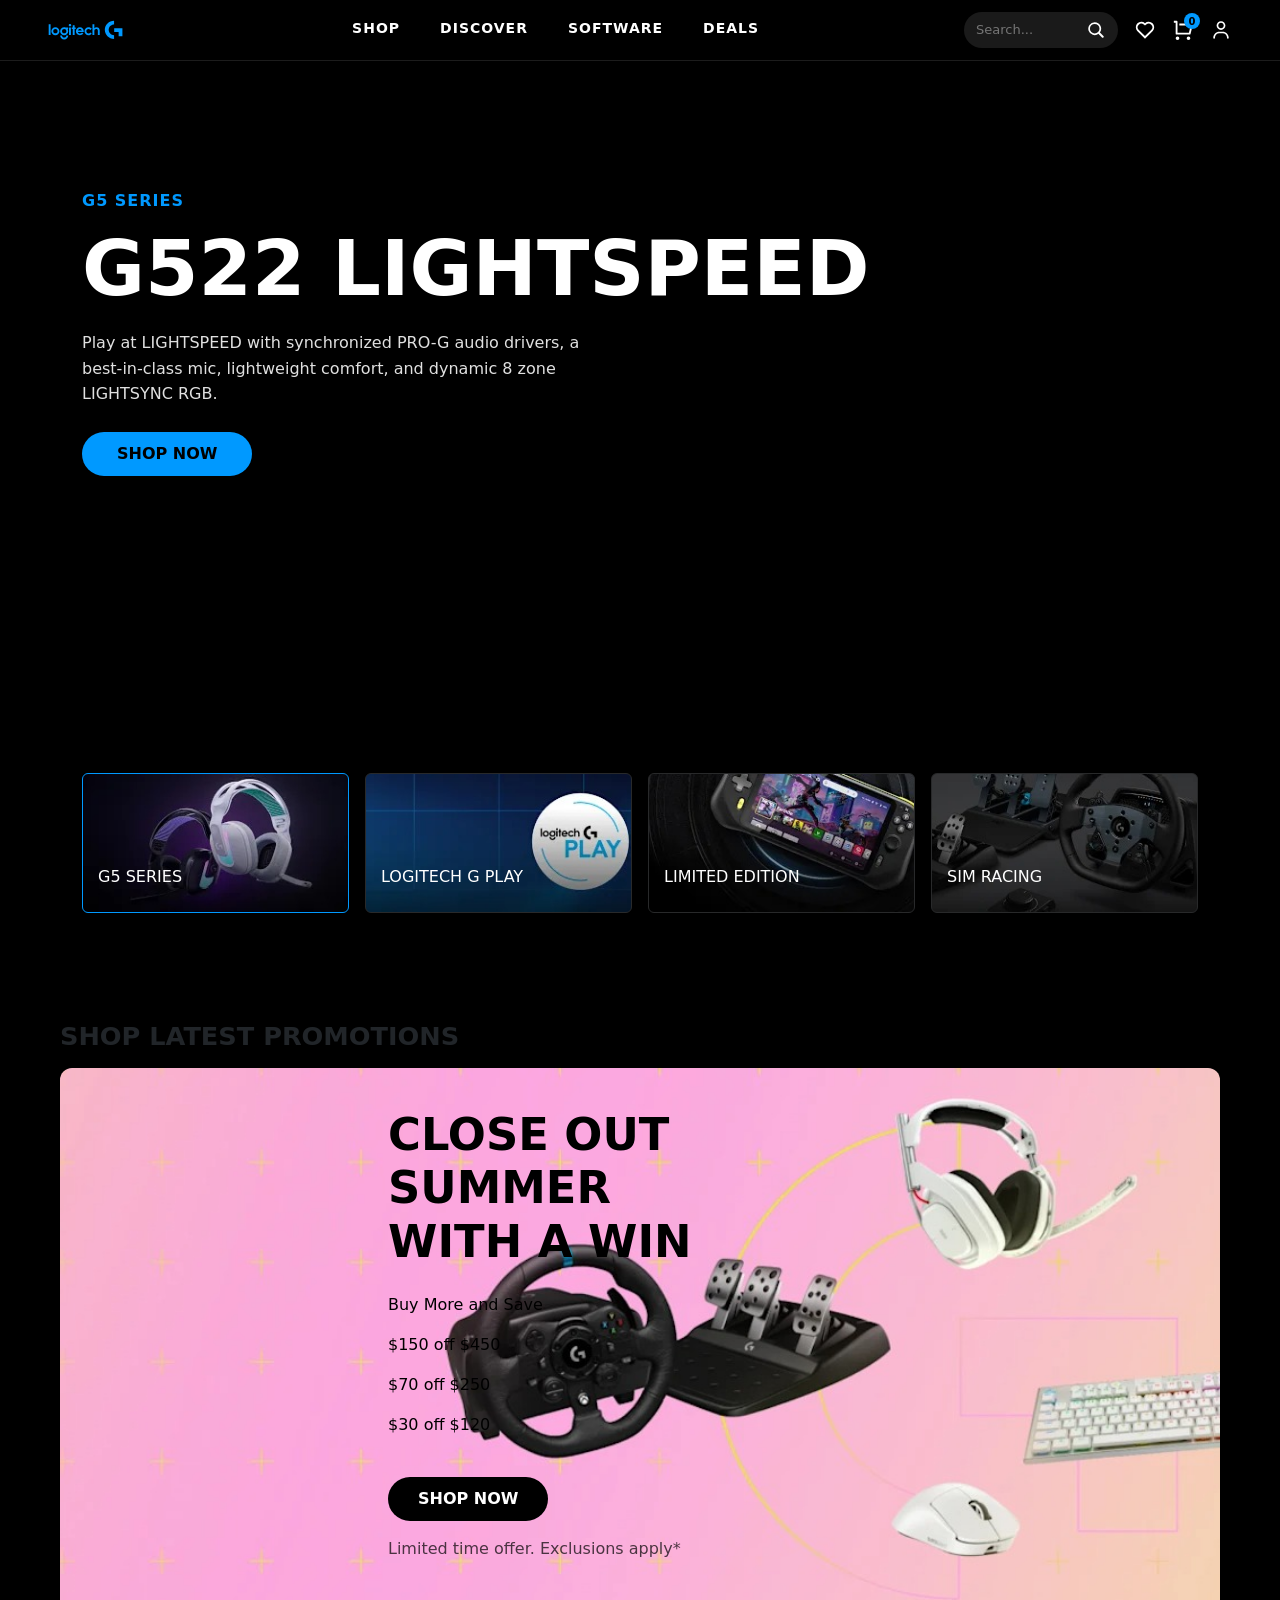
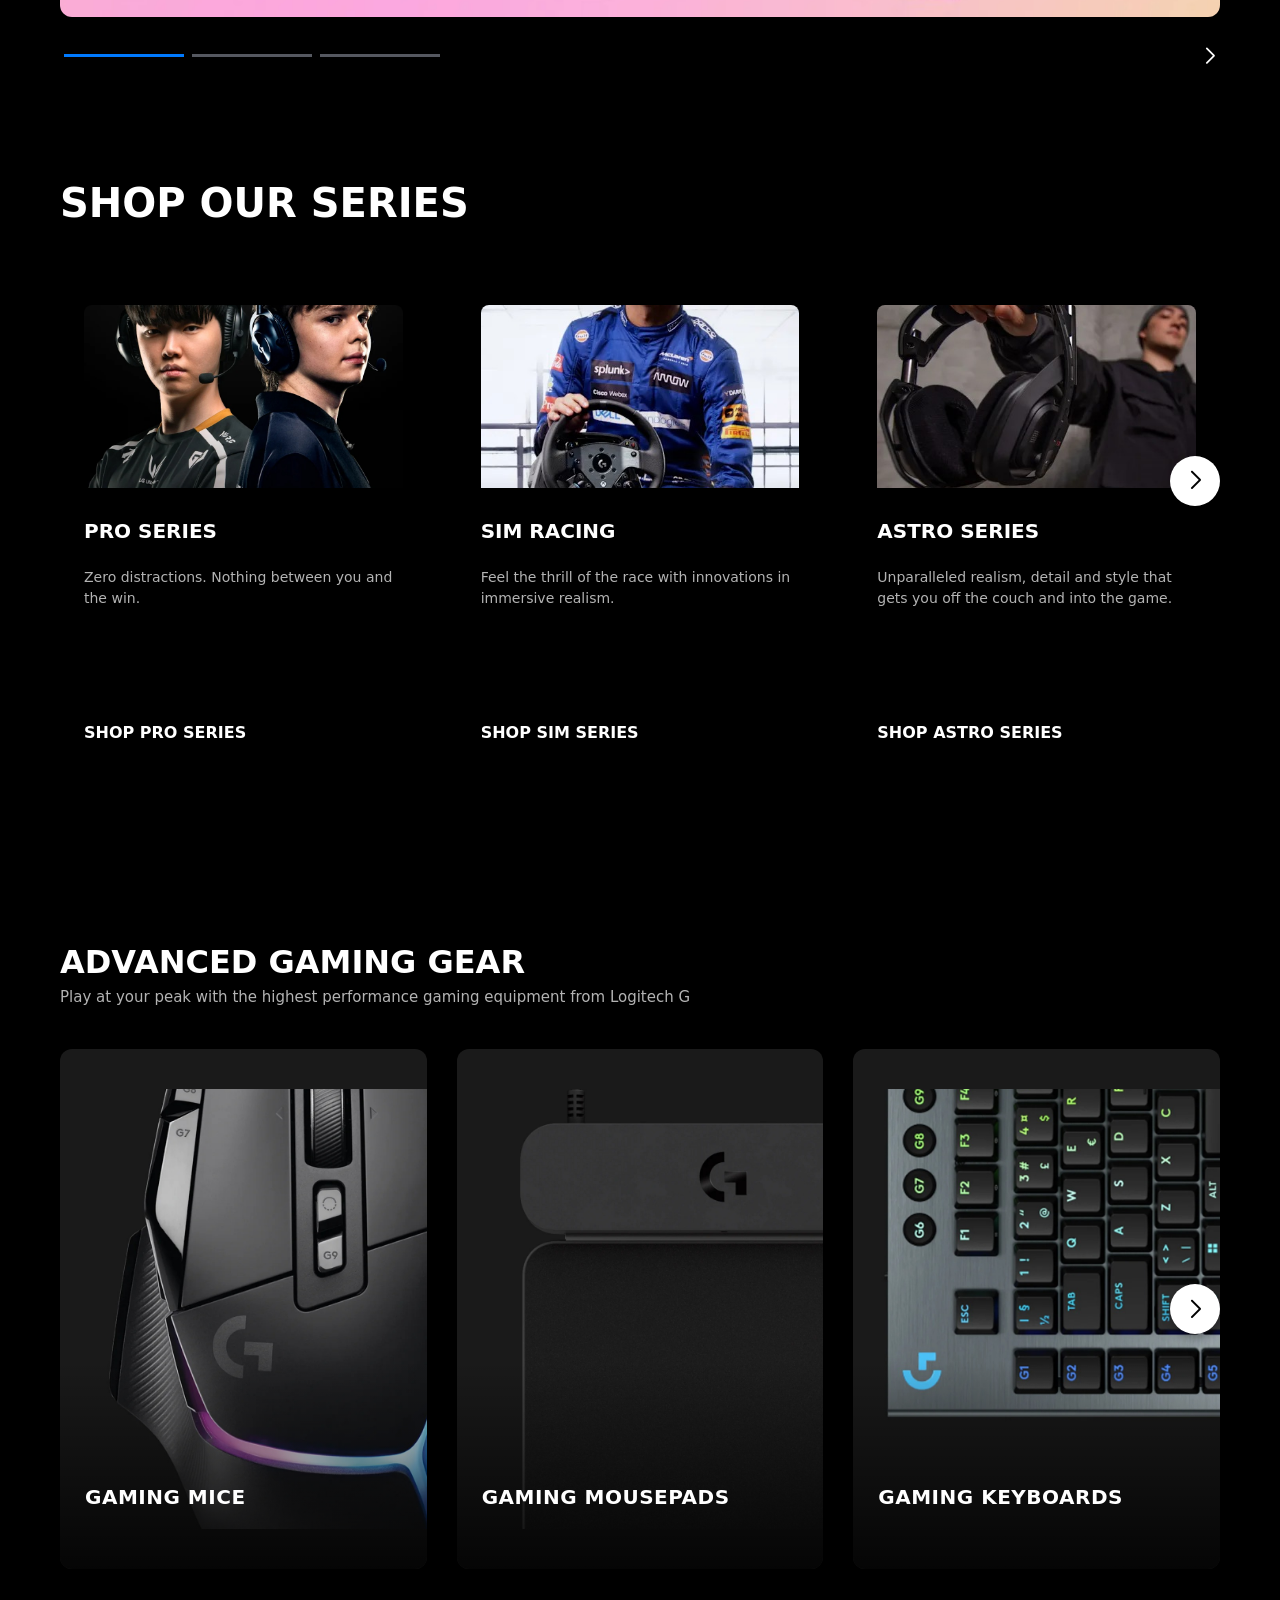
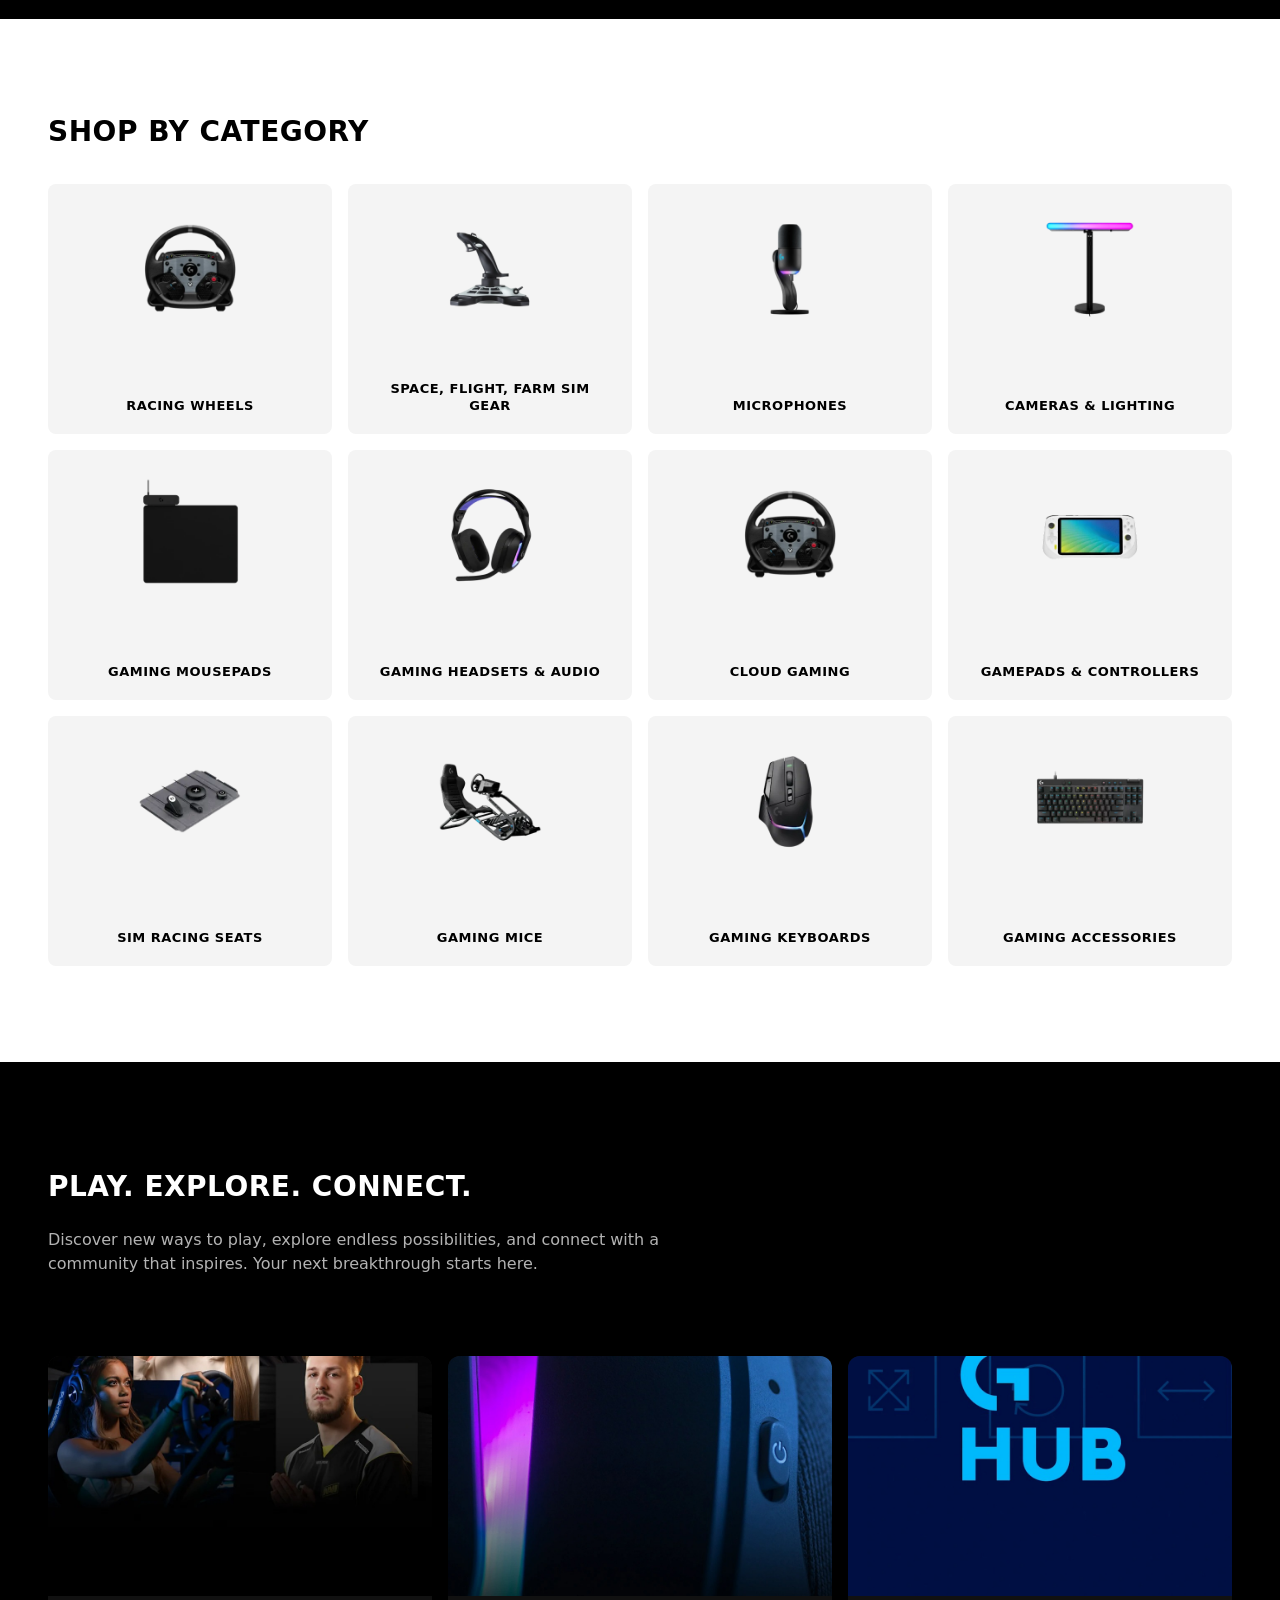
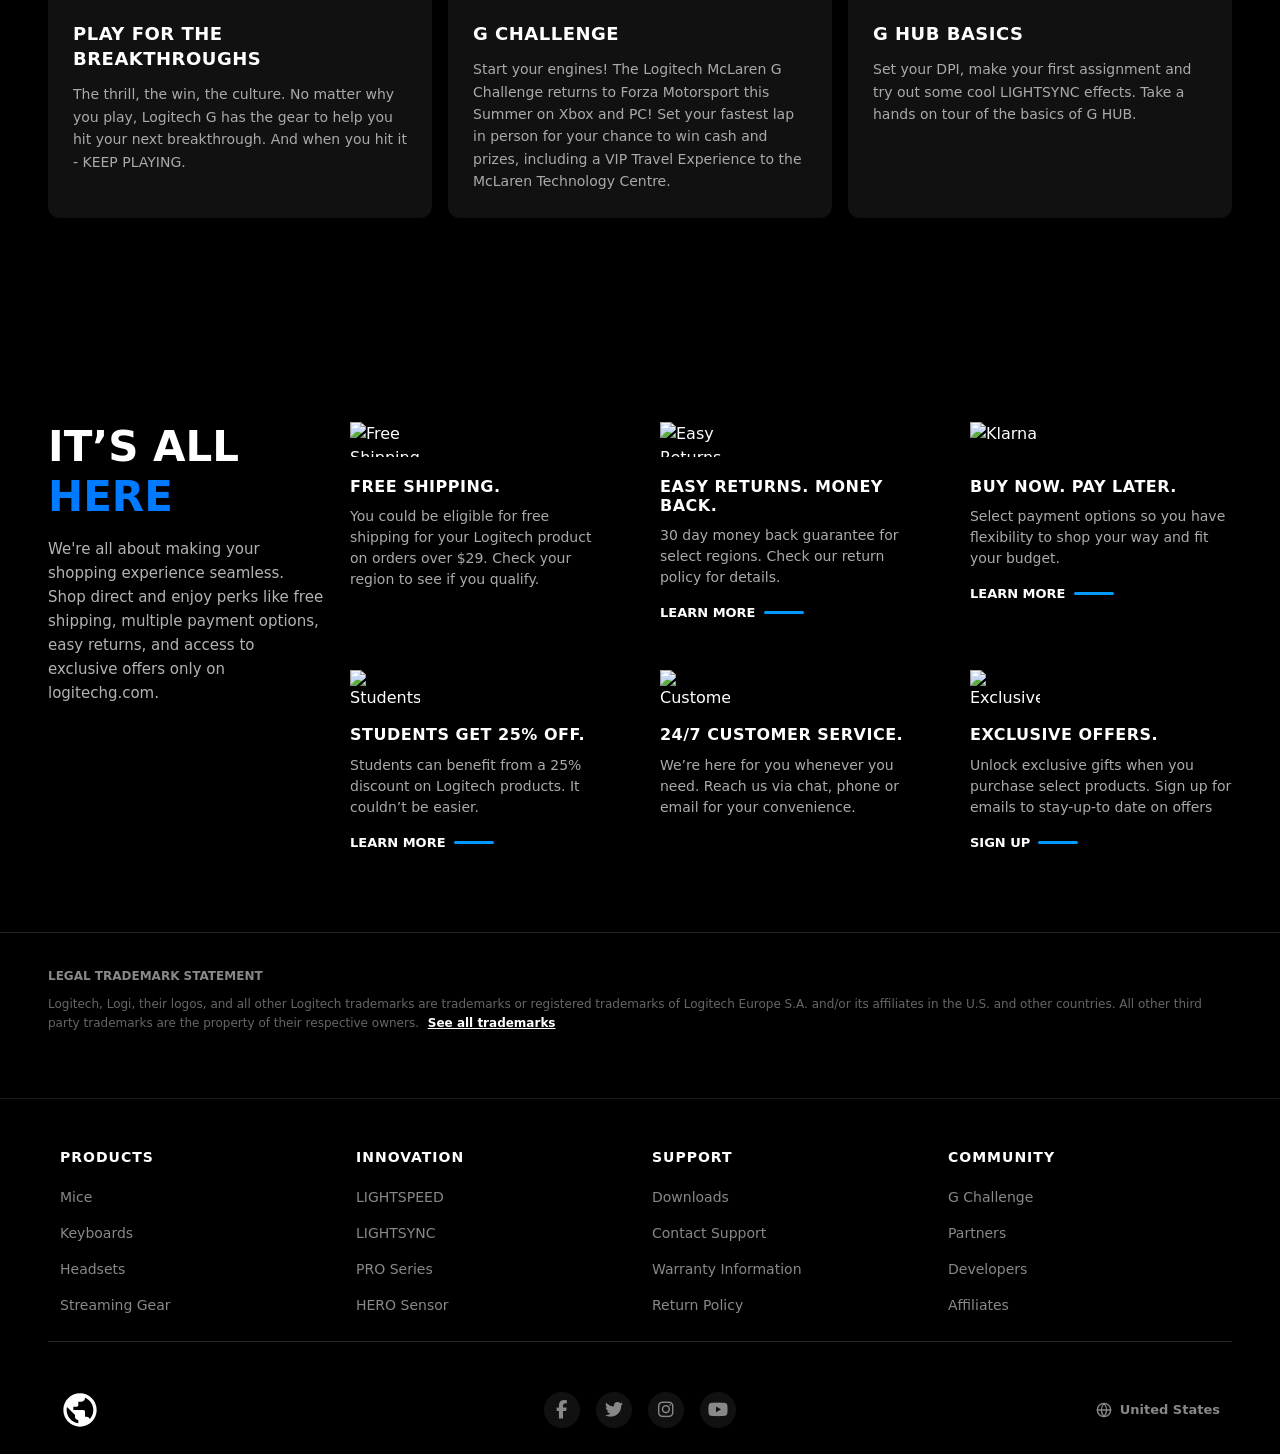
==== index.html @ fcfc897d "Update: Fix cart UI and layout" ====
<!DOCTYPE html>
<html lang="en">
  <head>
    <meta charset="UTF-8" />
    <link rel="preconnect" href="https://fonts.googleapis.com" />
    <link rel="preconnect" href="https://fonts.gstatic.com" crossorigin />
    <link
      href="https://fonts.googleapis.com/css2?family=Cairo:wght@200..1000&family=Glory:ital,wght@0,100..800;1,100..800&family=Inter:ital,opsz,wght@0,14..32,100..900;1,14..32,100..900&display=swap"
      rel="stylesheet"
    />

    <link
      rel="stylesheet"
      href="https://cdn.jsdelivr.net/npm/swiper@11/swiper-bundle.min.css"
    />

    <link
      rel="stylesheet"
      href="./library/bootstrap-5.0.2-dist/css/bootstrap.min.css"
    />

    <link
      href="https://cdn.jsdelivr.net/npm/bootstrap@5.0.2/dist/css/bootstrap.min.css"
      rel="stylesheet"
      integrity="sha384-EVSTQN3/azprG1Anm3QDgpJLIm9Nao0Yz1ztcQTwFspd3yD65VohhpuuCOmLASjC"
      crossorigin="anonymous"
    />

    <link
      rel="stylesheet"
      href="https://cdnjs.cloudflare.com/ajax/libs/font-awesome/6.7.2/css/all.min.css"
      integrity="sha512-Evv84Mr4kqVGRNSgIGL/F/aIDqQb7xQ2vcrdIwxfjThSH8CSR7PBEakCr51Ck+w+/U6swU2Im1vVX0SVk9ABhg=="
      crossorigin="anonymous"
      referrerpolicy="no-referrer"
    />

    <meta name="viewport" content="width=device-width, initial-scale=1.0" />
    <link
      rel="stylesheet"
      href="https://cdnjs.cloudflare.com/ajax/libs/font-awesome/6.7.2/css/all.min.css"
      integrity="sha512-Evv84Mr4kqVGRNSgIGL/F/aIDqQb7xQ2vcrdIwxfjThSH8CSR7PBEakCr51Ck+w+/U6swU2Im1vVX0SVk9ABhg=="
      crossorigin="anonymous"
      referrerpolicy="no-referrer"
    />
    <link rel="stylesheet" href="https://unpkg.com/aos@next/dist/aos.css" />
    <link rel="stylesheet" href="./css/main.css" />

    <title>logitech</title>
  </head>

  <body>
<nav class="navbar navbar-expand-lg navbar-dark bg-black px-3 px-md-5 sticky-top">
  <div class="container-fluid p-0 d-flex align-items-center justify-content-between">
    
    <a class="navbar-brand me-2 me-lg-4 d-flex align-items-center" href="indx.html">
      <svg width="3.76em" height="1.2em" viewBox="0 0 109 29" class="text-[31px] text-blue" style="color: rgb(0, 153, 255) !important;">
        <defs>
          <path id="logi-unique-id" fill="#fff" d="M1 1h112v28H1z"></path>
        </defs>
        <g fill="none">
          <g clip-path="url(#logi-unique-id)">
            <path fill="currentColor" d="M23.47 19.367c-1.772 0-3.142-1.357-3.142-3.194 0-1.757 1.37-3.114 3.141-3.114 1.772 0 3.141 1.357 3.141 3.114.08 1.837-1.369 3.194-3.14 3.194Zm5.798-6.388v-2.156h-3.866c-.644-.24-1.288-.32-1.933-.32-3.302 0-5.879 2.476-5.879 5.75s2.577 5.75 5.88 5.75c3.301 0 5.878-2.476 5.878-5.75 0-1.118-.322-2.156-.886-2.955l.806-.32Zm-18.523 6.388c-1.772 0-3.141-1.357-3.141-3.194 0-1.757 1.369-3.114 3.14-3.114 1.773 0 3.142 1.357 3.142 3.114 0 1.837-1.37 3.194-3.141 3.194Zm0-8.864c-3.302 0-5.88 2.476-5.88 5.75s2.578 5.75 5.88 5.75 5.879-2.476 5.879-5.75-2.577-5.75-5.88-5.75ZM1 21.683h2.738V6.271H1v15.412Zm29.476 0h2.738v-10.86h-2.738v10.86Zm-7.007 3.833c-1.771 0-3.14-1.357-3.14-3.114H17.59c0 3.274 2.577 5.75 5.88 5.75 3.301 0 5.878-2.476 5.878-5.75H26.61c0 1.836-1.369 3.114-3.14 3.114Zm19.812-10.381c.403-1.438 1.45-2.236 2.9-2.236 1.449 0 2.496.798 2.818 2.236h-5.718Zm2.98-4.632c-3.302 0-5.799 2.476-5.799 5.83 0 3.274 2.255 5.67 5.799 5.67 1.933 0 3.704-.72 4.993-2.077l-1.852-1.836c-.886.878-1.853 1.437-3.06 1.437-1.53 0-2.658-.879-2.98-2.236h8.536v-.639c0-3.673-2.335-6.149-5.637-6.149Zm24.24 0c-1.368 0-2.496.48-3.301 1.358V6.19h-2.738v15.492H67.2v-5.91c0-1.596.966-2.635 2.658-2.635 1.53 0 2.416.959 2.416 2.636v5.91h2.738v-6.39c0-3.034-1.933-4.791-4.51-4.791Zm-11.838 2.635c1.128 0 2.094.56 2.819 1.438l1.933-1.837c-1.047-1.357-2.738-2.156-4.671-2.156-3.302 0-5.88 2.476-5.88 5.75s2.578 5.75 5.88 5.75c1.933 0 3.624-.88 4.67-2.157l-1.932-1.916c-.725.798-1.691 1.437-2.819 1.437-1.772 0-3.06-1.357-3.06-3.114-.08-1.837 1.288-3.195 3.06-3.195ZM38.61 7.468h-2.738v3.355h-1.45v2.395h1.45v8.465h2.738v-8.465h1.53v-2.395h-1.53V7.467Zm-6.765-1.517c-.966 0-1.772.799-1.772 1.837 0 .958.806 1.757 1.772 1.757 1.047 0 1.852-.799 1.852-1.757 0-1.038-.805-1.837-1.852-1.837ZM95.79 1v5.51c-4.349 0-7.812 3.434-7.812 7.746 0 4.233 3.463 7.747 7.812 7.747v5.51c-7.41 0-13.45-5.91-13.45-13.257C82.34 6.91 88.38 1 95.79 1Zm.161 10.86v5.43h6.443v6.39h5.476V11.86H95.951Z" />
          </g>
        </g>
      </svg>
    </a>

    <button class="navbar-toggler border-0 order-lg-2" type="button" data-bs-toggle="collapse" data-bs-target="#logitechNavbar" aria-controls="logitechNavbar" aria-expanded="false" aria-label="Toggle navigation">
      <span class="navbar-toggler-icon"></span>
    </button>

    <div class="collapse navbar-collapse justify-content-between order-lg-1" id="logitechNavbar">
      
      <ul class="navbar-nav mb-2 mb-lg-0 gap-lg-4 mx-auto ps-2 ps-lg-0">
        <li class="nav-item"><a class="nav-link text-white fw-bold" href="shop.html">SHOP</a></li>
        <li class="nav-item"><a class="nav-link text-white fw-bold" href="">DISCOVER</a></li>
        <li class="nav-item"><a class="nav-link text-white fw-bold" href="">SOFTWARE</a></li>
        <li class="nav-item"><a class="nav-link text-white fw-bold" href="">DEALS</a></li>
      </ul>

      <div class="myimg d-flex align-items-center gap-3 mt-3 mt-lg-0 ps-2 ps-lg-0">
        
        <div class="serch d-flex align-items-center">
          <input type="search" placeholder="Search..." />
          <svg xmlns="http://www.w3.org/2000/svg" width="20" height="20" viewBox="0 0 24 24" class="text-white">
            <path fill="currentColor" fill-rule="evenodd" d="M10.44 2.75a7.69 7.69 0 1 0 4.615 13.842c.058.17.154.329.29.464l3.84 3.84a1.21 1.21 0 0 0 1.71-1.712l-3.84-3.84a1.2 1.2 0 0 0-.463-.289A7.69 7.69 0 0 0 10.44 2.75m-5.75 7.69a5.75 5.75 0 1 1 11.5 0a5.75 5.75 0 0 1-11.5 0" clip-rule="evenodd"/>
          </svg>
        </div>

        <svg xmlns="http://www.w3.org/2000/svg" width="22" height="22" viewBox="0 0 24 24" class="text-white">
          <path fill="currentColor" d="M12.001 4.529a6 6 0 0 1 8.242.228a6 6 0 0 1 .236 8.236l-8.48 8.492l-8.478-8.492a6 6 0 0 1 8.48-8.464m6.826 1.641a4 4 0 0 0-5.49-.153l-1.335 1.198l-1.336-1.197a4 4 0 0 0-5.686 5.605L12 18.654l7.02-7.03a4 4 0 0 0-.193-5.454"/>
        </svg>

        <div class="position-relative d-inline-block">
          <a href="mycart.html" class="d-flex align-items-center">
            <svg xmlns="http://www.w3.org/2000/svg" width="22" height="22" viewBox="0 0 24 24" class="text-white">
              <path fill="currentColor" d="M4.005 16V4h-2V2h3a1 1 0 0 1 1 1v12h12.438l2-8H8.005V5h13.72a1 1 0 0 1 .97 1.243l-2.5 10a1 1 0 0 1-.97.757H5.004a1 1 0 0 1-1-1m2 7a2 2 0 1 1 0-4a2 2 0 0 1 0 4m12 0a2 2 0 1 1 0-4a2 2 0 0 1 0 4"/>
            </svg>
          </a>
          <div class="num"></div>
        </div>

        <svg xmlns="http://www.w3.org/2000/svg" width="22" height="22" viewBox="0 0 640 640" class="text-white">
          <path fill="currentColor" d="M240 192C240 147.8 275.8 112 320 112C364.2 112 400 147.8 400 192C400 236.2 364.2 272 320 272C275.8 272 240 236.2 240 192zM448 192C448 121.3 390.7 64 320 64C249.3 64 192 121.3 192 192C192 262.7 249.3 320 320 320C390.7 320 448 262.7 448 192zM144 544C144 473.3 201.3 416 272 416L368 416C438.7 416 496 473.3 496 544L496 552C496 565.3 506.7 576 520 576C533.3 576 544 565.3 544 552L544 544C544 446.8 465.2 368 368 368L272 368C174.8 368 96 446.8 96 544L96 552C96 565.3 106.7 576 120 576C133.3 576 144 565.3 144 552L144 544z"/>
        </svg>
      </div>

    </div>
  </div>
</nav>

<section class="herosec position-relative overflow-hidden d-flex flex-column justify-content-between">
  
  <div class="myvideo w-100 h-100 position-absolute top-0 start-0">
    <video autoplay loop muted playsinline class="object-cover w-100 h-100">
      <source type="video/mp4" src="/img2/logitech.mp4" />
    </video>
    <div class="position-absolute top-0 start-0 w-100 h-100" style="background: rgba(0, 0, 0, 0.3);"></div>
  </div>

  <div class="container position-relative z-index-content d-flex flex-column justify-content-between pt-5 pb-5 h-100 flex-grow-1">
    
    <div class="G5">
      <span>G5 SERIES</span>
      <h1>G522 LIGHTSPEED</h1>
      <p>
        Play at LIGHTSPEED with synchronized PRO-G audio drivers, a
        best-in-class mic, lightweight comfort, and dynamic 8 zone LIGHTSYNC RGB.
      </p>
      <button class="btn">SHOP NOW</button>
    </div>

    <div class="row g-3 myrow-5 mt-4">
      <div class="col-12 col-sm-6 col-lg-3">
        <a href="">
          <div class="img1">
            <p class="m-0 pb-2">G5 SERIES</p>
          </div>
        </a>
      </div>
      <div class="col-12 col-sm-6 col-lg-3">
        <a href="">
          <div class="img2">
            <p class="m-0 pb-2">LOGITECH G PLAY</p>
          </div>
        </a>
      </div>
      <div class="col-12 col-sm-6 col-lg-3">
        <a href="">
          <div class="img3">
            <p class="m-0 pb-2">LIMITED EDITION</p>
          </div>
        </a>
      </div>
      <div class="col-12 col-sm-6 col-lg-3">
        <a href="">
          <div class="img4">
            <p class="m-0 pb-2">SIM RACING</p>
          </div>
        </a>
      </div>
    </div>

  </div>
</section>
    <!-- ------------------------------------- -->
     <!-- <img src="" alt=""> -->
<section class="sec-2">
  <div class="container-fluid p-0">
    
    <div class="shop-NOW mb-3">
      <h3>SHOP LATEST PROMOTIONS</h3>
      <p class="m-0"></p> </div>

    <div class="swiper mySwiper swiper1">
      <div class="parallax-bg" data-swiper-parallax="-23%"></div>
      
      <div class="swiper-wrapper">
        
        <div class="swiper-slide imgs1">
          <div class="text container px-3 px-md-5" data-swiper-parallax="-100">
            <h2 class="slide-title-custom">CLOSE OUT SUMMER WITH A WIN</h2>
            <div class="slide-p-group py-2 py-md-3">
              <p>Buy More and Save</p>
              <p>$150 off $450</p>
              <p>$70 off $250</p>
              <p>$30 off $120</p>
            </div>
            <button class="btn btn-primary my-2"><a href="Deals.html">SHOP NOW</a></button>
            <p class="small-text mt-2">Limited time offer. Exclusions apply*</p>
          </div>
        </div>

        <div class="swiper-slide imgs2">
          <div class="text2 container px-3 px-md-5" data-swiper-parallax="-100">
            <p class="sub-title text-uppercase">UP TO 25% OFF</p>
            <h2>STUDENT DISCOUNT</h2>
            <p class="py-2 py-md-3 desc-text">
              Get 25% off just for being a student! No matter your goal—acing
              exams, achieving leaderboard glory, or building
              connections—Logitech G ensures you’re always equipped for the win.
            </p>
            <button class="btn btn-primary"><a href="faq.html">VERIFY STUDENT STATUS</a></button>
          </div>
        </div>

        <div class="swiper-slide imgs3">
          <div class="text container px-3 px-md-5" data-swiper-parallax="-100">
            <p class="sub-title text-uppercase">UP TO 30% OFF</p>
            <h2>CHOOSE YOUR STYLE OF RACING</h2>
            <p class="py-2 py-md-3 desc-text">
              Save up to 30% on select items when you customize your ideal SIM
              racing setup with our easy-to-use configurator.
            </p>
            <button class="btn btn-primary">BUILD YOUR SETUP</button>
          </div>
        </div>

      </div>

      <div class="LF-container d-flex align-items-center justify-content-between mt-4">
        <div class="pagination w-100 me-3"></div>
        <div class="buttons-wrapper">
          <div onclick="prev()" class="swiper-button-prev prev2"></div>
          <div onclick="next()" class="swiper-button-next next2"></div>
        </div>
      </div>

    </div>
  </div>
</section>
    <!-- ------------------------------------------ -->
<section class="pt-5 pb-5 px-3 px-md-5 sec-3">
  <div class="container-fluid position-relative">
    
    <h2>SHOP OUR SERIES</h2>
    
    <div class="swiper-container-wrapper position-relative">
      <div class="swiper mySwipers">
        <div class="swiper-wrapper slids"></div>
      </div>
      
<div class="clr1 next-series" role="button" aria-label="Next slide"></div>
<div class="clr prev-series" role="button" aria-label="Previous slide"></div>
    </div>

  </div>
</section>
    <!-- --------------------------------------------------- -->
<section class="sec-4 px-3 px-md-5">
  <div class="container-fluid position-relative">
    
    <h5>ADVANCED GAMING GEAR</h5>
    <p class="pb-4">
      Play at your peak with the highest performance gaming equipment from Logitech G
    </p>

    <div class="swiper-container-wrapper position-relative">
      
      <div class="swiper my-Swipers">
        <div class="swiper-wrapper my-slids">
          </div>
      </div>
      
      <div class="clr1 next-gear" role="button" aria-label="Next slide"></div>
      <div class="clr prev-gear" role="button" aria-label="Previous slide"></div>
      
    </div>

  </div>
</section>
    <!-- ------------------------------------- -->
    <section class="sec-5 py-5">
      <div class="px-5">
        <h3 class="pt-5">SHOP BY CATEGORY</h3>
        <div class="row mycards3 g-3 pt-3 pb-5"></div>
      </div>
    </section>
    <!-- ----------------------------------------- -->

    <section class="sec-6">
      <div class="px-5">
        <h3 class="pt-5">PLAY. EXPLORE. CONNECT.</h3>
        <p class="pt-3 pb-5">
          Discover new ways to play, explore endless possibilities, and connect
          with a community that inspires. Your next breakthrough starts here.
        </p>
        <div class="row mycards4 g-3 pt-3 pb-5"></div>
      </div>
    </section>

    <!-- ----------------------------------------------- -->

<section class="sec-7 py-5">
  <div class="container-fluid px-3 px-md-5">
    <div class="row pt-5 g-4">
      
      <div class="col-lg-3">
        <h2 class="section-title">IT’S ALL <span>HERE</span></h2>
        <p class="section-desc">
          We're all about making your shopping experience seamless. Shop direct and enjoy perks like free shipping, multiple payment options, easy returns, and access to exclusive offers only on logitechg.com.
        </p>
      </div>
      
      <div class="col-lg-9">
        <div class="row g-4 g-md-5">
          
          <div class="col-12 col-md-6 col-lg-4">
            <div class="my-cards6">
              <img src="https://resource.logitechg.com/h_35,c_fill,q_auto,f_auto,dpr_2.0/d_transparent.gif/content/dam/gaming/en/shop/free-shipping.png" alt="Free Shipping" />
              <h5>FREE SHIPPING.</h5>
              <p>You could be eligible for free shipping for your Logitech product on orders over $29. Check your region to see if you qualify.</p>
            </div>
          </div>
          
          <div class="col-12 col-md-6 col-lg-4">
            <div class="my-cards6">
              <img src="https://resource.logitechg.com/h_35,c_fill,q_auto,f_auto,dpr_1.0/d_transparent.gif/content/dam/gaming/en/shop/easy-returns-money-back.png" alt="Easy Returns" />
              <h5>EASY RETURNS. MONEY BACK.</h5>
              <p>30 day money back guarantee for select regions. Check our return policy for details.</p>
              <a href="">
                <span>LEARN MORE</span>
                <div class="bord"></div>
              </a>
            </div>
          </div>
          
          <div class="col-12 col-md-6 col-lg-4">
            <div class="my-cards6">
              <img src="https://resource.logitechg.com/h_35,c_fill,q_auto,f_auto,dpr_1.0/d_transparent.gif/content/dam/gaming/en/shop/klarna.png" alt="Klarna" />
              <h5>BUY NOW. PAY LATER.</h5>
              <p>Select payment options so you have flexibility to shop your way and fit your budget.</p>
              <a href="">
                <span>LEARN MORE</span>
                <div class="bord"></div>
              </a>
            </div>
          </div>
          
          <div class="col-12 col-md-6 col-lg-4">
            <div class="my-cards6">
              <img src="https://resource.logitechg.com/h_35,c_fill,q_auto,f_auto,dpr_1.0/d_transparent.gif/content/dam/gaming/en/homepage/2025/sheerid.png" alt="Students Discount" />
              <h5>STUDENTS GET 25% OFF.</h5>
              <p>Students can benefit from a 25% discount on Logitech products. It couldn’t be easier.</p>
              <a href="">
                <span>LEARN MORE</span>
                <div class="bord"></div>
              </a>
            </div>
          </div>
          
          <div class="col-12 col-md-6 col-lg-4">
            <div class="my-cards6">
              <img src="https://resource.logitechg.com/h_35,c_fill,q_auto,f_auto,dpr_1.0/d_transparent.gif/content/dam/gaming/en/shop/customer-service.png" alt="Customer Service" />
              <h5>24/7 CUSTOMER SERVICE.</h5>
              <p>We’re here for you whenever you need. Reach us via chat, phone or email for your convenience.</p>
            </div>
          </div>
          
          <div class="col-12 col-md-6 col-lg-4">
            <div class="my-cards6">
              <img src="https://resource.logitechg.com/h_35,c_fill,q_auto,f_auto,dpr_1.0/d_transparent.gif/content/dam/gaming/en/shop/exclusive-offers.png" alt="Exclusive Offers" />
              <h5>EXCLUSIVE OFFERS.</h5>
              <p>Unlock exclusive gifts when you purchase select products. Sign up for emails to stay-up-to date on offers</p>
              <a href="">
                <span>SIGN UP</span>
                <div class="bord"></div>
              </a>
            </div>
          </div>

        </div>
      </div>
      
    </div>
  </div>

  <div class="see-All container-fluid px-3 px-md-5">
    <span>Legal Trademark Statement</span>
    <p>
      Logitech, Logi, their logos, and all other Logitech trademarks are trademarks or registered trademarks of Logitech Europe S.A. and/or its affiliates in the U.S. and other countries. All other third party trademarks are the property of their respective owners.
      <a href="">See all trademarks</a>
    </p>
  </div>
</section>

    <!-- ----------------------------- -->

    <footer class="pt-5 pb-4 px-3 px-md-5">
  <div class="container-fluid">
    
    <div class="row g-4 pb-5">
      
      <div class="col-6 col-md-3">
        <ul>
          <li><p>PRODUCTS</p></li>
          <li><a href="">Mice</a></li>
          <li><a href="">Keyboards</a></li>
          <li><a href="">Headsets</a></li>
          <li><a href="">Streaming Gear</a></li>
        </ul>
      </div>
      
      <div class="col-6 col-md-3">
        <ul>
          <li><p>INNOVATION</p></li>
          <li><a href="">LIGHTSPEED</a></li>
          <li><a href="">LIGHTSYNC</a></li>
          <li><a href="">PRO Series</a></li>
          <li><a href="">HERO Sensor</a></li>
        </ul>
      </div>
      
      <div class="col-6 col-md-3">
        <ul>
          <li><p>SUPPORT</p></li>
          <li><a href="">Downloads</a></li>
          <li><a href="">Contact Support</a></li>
          <li><a href="">Warranty Information</a></li>
          <li><a href="">Return Policy</a></li>
        </ul>
      </div>
      
      <div class="col-6 col-md-3">
        <ul>
          <li><p>COMMUNITY</p></li>
          <li><a href="">G Challenge</a></li>
          <li><a href="">Partners</a></li>
          <li><a href="">Developers</a></li>
          <li><a href="">Affiliates</a></li>
        </ul>
      </div>

    </div>

    <div class="row pt-4 myrow-1 align-items-center g-4">
      
      <div class="col-12 col-md-4 text-center text-md-start">
        <svg class="logo-2" viewBox="0 0 24 24" fill="currentColor" xmlns="http://www.w3.org/2000/svg">
          <path d="M12 2C6.48 2 2 6.48 2 12s4.48 10 10 10 10-4.48 10-10S17.52 2 12 2zm-1 17.93c-3.95-.49-7-3.85-7-7.93 0-.62.08-1.21.21-1.79L9 15v1c0 1.1.9 2 2 2v1.93zm6.9-2.53c-.26-.81-1-1.4-1.9-1.4h-1v-3c0-.55-.45-1-1-1h-6v-2h2c.55 0 1-.45 1-1V7h2c1.1 0 2-.9 2-2v-.41c2.93 1.19 5 4.06 5 7.41 0 2.08-.8 3.97-2.1 5.4z"/>
        </svg>
      </div>

      <div class="col-12 col-md-4 d-flex justify-content-center gap-3 icons">
        <a href="" class="social-icon"><i class="fab fa-facebook-f"></i></a>
        <a href="" class="social-icon"><i class="fab fa-twitter"></i></a>
        <a href="" class="social-icon"><i class="fab fa-instagram"></i></a>
        <a href="" class="social-icon"><i class="fab fa-youtube"></i></a>
      </div>

      <div class="col-12 col-md-4 text-center text-md-end icon">
        <p class="US justify-content-center justify-content-md-end m-0">
          <svg width="16" height="16" viewBox="0 0 24 24" fill="none" stroke="currentColor" stroke-width="2" stroke-linecap="round" stroke-linejoin="round">
            <circle cx="12" cy="12" r="10"></circle>
            <line x1="2" y1="12" x2="22" y2="12"></line>
            <path d="M12 2a15.3 15.3 0 0 1 4 10 15.3 15.3 0 0 1-4 10 15.3 15.3 0 0 1-4-10 15.3 15.3 0 0 1 4-10z"></path>
          </svg>
          <a href="" class="text-white text-decoration-none">United States</a>
        </p>
      </div>

    </div>

  </div>
</footer>


    <script src="https://cdn.jsdelivr.net/npm/swiper@11/swiper-bundle.min.js"></script>

    <!-- Initialize Swiper-2 -->
<script>
  // السلايدر الأول (.mySwipers) - أصبح يعمل بشكل أفقي دائم ومستقر
  var swiper1 = new Swiper(".mySwipers", {
    slidesPerView: 3,
    spaceBetween: 30,
    slidesPerGroup: 2,
    direction: "horizontal", // تم تثبيته أفقي لمنع مشاكل الارتفاع
    navigation: {
      nextEl: ".swiper-button-next",
      prevEl: ".swiper-button-prev",
    },
    // تم إضافة الـ Breakpoints لجعل السلايدر يعرض سلايد واحد على الموبايل ليكون متجاوباً
    breakpoints: {
      320: {
        slidesPerView: 1,
        slidesPerGroup: 1,
        spaceBetween: 10
      },
      768: {
        slidesPerView: 2,
        slidesPerGroup: 1,
        spaceBetween: 20
      },
      1024: {
        slidesPerView: 3,
        slidesPerGroup: 2,
        spaceBetween: 30
      }
    }
  });

  // السلايدر الثاني (.my-Swipers)
  var swiper2 = new Swiper(".my-Swipers", {
    slidesPerView: 3,
    spaceBetween: 30,
    direction: "horizontal", // تم تثبيته أفقي
    navigation: {
      nextEl: ".swiper-button-next",
      prevEl: ".swiper-button-prev",
    },
    breakpoints: {
      320: {
        slidesPerView: 1,
        spaceBetween: 10
      },
      768: {
        slidesPerView: 2,
        spaceBetween: 20
      },
      1024: {
        slidesPerView: 3,
        spaceBetween: 30
      }
    }
  });
</script>
    <script src="https://cdn.jsdelivr.net/npm/swiper@11/swiper-bundle.min.js"></script>


    <script src="https://cdn.jsdelivr.net/npm/swiper@11/swiper-bundle.min.js"></script>

    <script src="https://cdn.jsdelivr.net/npm/swiper@11/swiper-bundle.min.js"></script>
    <script src="https://cdn.jsdelivr.net/npm/swiper@11/swiper-bundle.min.js"></script>

    <script src="https://unpkg.com/aos@next/dist/aos.js"></script>

    <script src="https://cdn.jsdelivr.net/npm/js-cookie@3.0.5/dist/js.cookie.min.js"></script>

    <script src="https://cdn.jsdelivr.net/npm/swiper@11/swiper-bundle.min.js"></script>

    
    <script
      src="https://cdn.jsdelivr.net/npm/bootstrap@5.0.2/dist/js/bootstrap.bundle.min.js"
      integrity="sha384-MrcW6ZMFYlzcLA8Nl+NtUVF0sA7MsXsP1UyJoMp4YLEuNSfAP+JcXn/tWtIaxVXM"
      crossorigin="anonymous"
    ></script>
    <script src="./js/scrept.js"></script>
  </body>
</html>
---- css/main.css ----
* {
  padding: 0;
  margin: 0;
  box-sizing: border-box;

}


html{
  overflow-x: hidden;
}


/* تنسيقات الـ Navbar العامة والمتجاوبة */
.navbar {
  border-bottom: 1px solid #1c1c1c;
  background-color: #000000 !important;
}

.navbar-nav .nav-link {
  font-size: 14px;
  letter-spacing: 1px;
  padding: 10px 15px;
  transition: color 0.2s ease;
}

.navbar-nav .nav-item {
  border-bottom: solid 3px transparent;
}

.navbar-nav .nav-item:hover {
  border-bottom: solid 3px rgb(0, 153, 255);
}

.myimg svg {
  color: white !important;
  fill: white !important;
  cursor: pointer;
}

/* تنسيق البحث المرن */
.serch {
  border-radius: 20px;
  padding: 0 12px;
  background-color: rgba(255, 255, 255, 0.1);
  height: 36px;
}

.serch input {
  border: none;
  background-color: transparent;
  outline: none;
  color: white;
  width: 110px;
  font-size: 13px;
}

/* تثبيت دائرة إشعار السلة بشكل صحيح تماماً فوق الأيقونة */
nav .num {
  background-color: #0099ff;
  border-radius: 50%;
  height: 16px;
  width: 16px;
  display: flex;
  align-items: center;
  justify-content: center;
  position: absolute;
  right: -6px;
  top: -6px;
  color: black;
  pointer-events: none;
}

nav .num p {
  font-size: 10px;
  font-weight: bold;
  margin: 0;
}

/* تعديلات الميديا كويري لتصحيح وضع الموبايل والتابلت */
@media (max-width: 991.98px) {
  .navbar-collapse {
    background-color: #080808;
    padding: 20px;
    border-radius: 12px;
    margin-top: 15px;
    border: 1px solid #1f1f1f;
  }
  .navbar-nav {
    align-items: flex-start !important;
    gap: 10px;
  }
  .myimg {
    width: 100%;
    justify-content: space-between;
    border-top: 1px solid #222;
    padding-top: 15px;
    margin-top: 15px;
  }
  .serch {
    width: 45%;
  }
  .serch input {
    width: 100%;
  }
}
/* -------------------------- */


/* تنسيقات الـ Hero والـ Video الأساسية */
.herosec {
  min-height: 100vh;
  width: 100%;
  background-color: #000;
}

.z-index-content {
  z-index: 3;
}

/* تثبيت الفيديو كخلفية حقيقية متجاوبة بدون استخدام الأبعاد السالبة */
.myvideo {
  position: absolute;
  top: 0;
  left: 0;
  width: 100%;
  height: 100%;
  z-index: 1;
}

.myvideo video {
  object-fit: cover;
  width: 100%;
  height: 100%;
}

/* تنسيقات كتل النصوص وعناصر الـ G5 */
.G5 {
  color: white;
  padding-top: 80px;
  position: relative;
}

.G5 span {
  font-weight: 700;
  letter-spacing: 1px;
  display: block;
  margin-bottom: 10px;
  color: #0099ff;
}

.G5 h1 {
  font-size: clamp(2.5rem, 6vw, 80px); /* حجم خط ديناميكي يصغر في الموبايل ويكبر في الشاشات الكبيرة */
  font-weight: 900;
  margin-bottom: 15px;
}

.G5 p {
  font-size: 16px;
  width: 100%;
  max-width: 500px; /* بدلاً من الـ % الثابتة التي تسبب انضغاط النص في الموبايل */
  line-height: 1.6;
  color: #e0e0e0;
  margin-bottom: 25px;
}

.G5 button {
  color: black !important;
  font-weight: bold;
  border-radius: 35px;
  padding: 10px 35px;
  background-color: #0099ff !important;
  border: none;
  transition: .3s;
}

.G5 button:hover {
  background-color: #007acc !important;
  transform: scale(1.05);
}

/* الكروت الأربعة مع الحفاظ الكامل على خلفيات صورك الأصلية */
.row a {
  text-decoration: none;
  color: white;
}

.img1, .img2, .img3, .img4 {
  width: 100%;
  height: 140px;
  padding: 15px;
  display: flex;
  align-items: flex-end;
  background-position: center;
  background-size: cover;
  background-repeat: no-repeat;
  transition: transform 0.3s ease, border-color 0.3s ease;
  border-radius: 6px;
}

.img1 {
  background-image: image-set(url(/img2/logitech/imgi_44_logitechg-g522-lightspeed-hpb-thumbnail.jpg));
  border: solid 1px #0099ff;
}

.img2 {
  border: solid 1px #28292a;
  background-image: image-set(url(/img2/logitech/imgi_46_logitechg-play-hpb-thumbnail.jpg));
}

.img3 {
  border: solid 1px #28292a;
  background-image: image-set(url(/img2/logitech/imgi_48_logitechg-g-cloud-black-hpb-thumbnail.jpg));
}

.img4 {
  border: solid 1px #28292a;
  background-image: image-set(url(/img2/logitech/imgi_50_logitechg-sim-series-hpb-thumbnail.jpg));
}

/* تأثير الـ Hover الأصلي الخاص بك (معالجة الحركة للأعلى بسلاسة) */
.img1:hover, .img2:hover, .img3:hover, .img4:hover {
  transform: translateY(-10px);
  border-color: #0099ff;
}

/* الميديا كويري لضبط الأبعاد على الموبايل والشاشات الصغيرة */
@media (max-width: 991.98px) {
  .herosec {
    min-height: 110vh; /* زيادة الارتفاع الكلي لأن الكروت تترتب عمودياً */
  }
  .G5 {
    padding-top: 40px;
  }
}


/* ------------------ */




/* تنسيقات الحاوية الرئيسية */
.sec-2 {
  background-color: #000000;
  padding: 40px 20px; /* مسافات داخلية مرنة بدلاً من الثابتة */
}

@media (min-width: 768px) {
  .sec-2 {
    padding: 60px 60px;
  }
}

/* تنسيقات كروت الـ Swiper والارتفاعات */
.swiper-slide {
  min-height: 450px;
  height: auto;
  padding: 40px 0;
  display: flex;
  flex-direction: column;
  align-items: flex-start;
  justify-content: center;
  background-position: center;
  background-size: cover;
  background-repeat: no-repeat;
  border-radius: 12px;
  overflow: hidden;
}

/* الحفاظ على خلفيات الصور المحددة برمجياً */
.swiper-slide.imgs1 {
  background-image: image-set(url(/img2/logitech/imgi_52_end-of-summer-sale-promo-slide-banner-desktop.jpg));
}

.swiper-slide.imgs2 {
  background-image: image-set(url(/img2/logitech/imgi_53_logitech-g-slideshow-student-discount-desktop.jpg));
}

.swiper-slide.imgs3 {
  background-image: image-set(url(/img2/logitech/imgi_54_logitechg-slideshow-sim-racing-desktop-2.jpg));
}

/* التحكم التلقائي بالنصوص داخل السلايدات لتفادي الكسر */
.text {
  color: #000000;
  max-width: 600px;
}

.text2 {
  color: #ffffff;
  max-width: 600px;
}

.slide-title-custom {
  max-width: 350px; /* بدلاً من w-25 الصارمة في الشاشات الصغيرة */
}

.swiper-slide h2 {
  font-size: clamp(1.8rem, 4vw, 2.8rem);
  font-weight: 800;
  line-height: 1.2;
}

.swiper-slide p {
  font-size: clamp(14px, 1.5vw, 16px);
  width: 100% !important; /* إلغاء الـ 50% لمنع الانضغاط النصي على الموبايل */
}

.desc-text {
  max-width: 500px;
  line-height: 1.5;
}

.sub-title {
  font-weight: 700;
  letter-spacing: 1px;
}

.small-text {
  font-size: 11px;
  opacity: 0.7;
}

/* تنسيق أزرار روابط الـ CTA */
.swiper-slide button {
  padding: 10px 30px;
  border-radius: 30px;
  border: none;
  font-weight: 700;
  background-color: #007aff !important;
  transition: transform 0.2s ease;
}

.swiper-slide button a {
  color: #ffffff !important;
  text-decoration: none;
}

.swiper-slide button:hover {
  transform: scale(1.03);
}

.text button {
  background-color: #000000 !important;
}
.text button a {
  color: #ffffff !important;
}

/* تنسيق الـ Pagination المتجاوبة عريضاً */
.swiper-horizontal > .swiper-pagination-bullets .swiper-pagination-bullet,
.swiper-pagination-horizontal.swiper-pagination-bullets .swiper-pagination-bullet {
  background-color: #555860;
  width: 30%;
  max-width: 120px;
  height: 3px;
  border-radius: 0;
  opacity: 1;
}

.swiper-pagination-bullet-active {
  background-color: #007aff !important;
}

/* منطقة أزرار التحرك والـ Navigation */
.LF-container {
  position: relative;
  width: 100%;
}

.buttons-wrapper {
  position: relative;
  display: flex;
  align-items: center;
  gap: 40px;
  width: 80px;
  height: 30px;
}

.swiper-button-next, .swiper-button-prev {
  position: relative !important;
  top: auto !important;
  left: auto !important;
  right: auto !important;
  margin: 0 !important;
  color: #ffffff !important;
}

.swiper-button-next:after, .swiper-button-prev:after {
  font-size: 16px !important;
  font-weight: 900;
}

/* إخفاء الأزرار عند التعطيل تماماً لتطابق خصائصك */
.swiper-button-disabled {
  opacity: 0 !important;
  pointer-events: none;
}

.shop-NOW h3 {
  font-size: clamp(1.2rem, 3vw, 1.6rem);
  font-weight: 700;
}





/* --------------------------------------------- */




/* تنسيق سيكشن SHOP OUR SERIES */
.sec-3 {
  background-color: #000000;
  overflow: hidden;
}

.sec-3 h2 {
  font-size: clamp(1.8rem, 4vw, 40px); /* حجم خط ديناميكي متجاوب */
  font-weight: 700;
  color: white;
  padding-bottom: 30px;
}

/* حاوية السلايدر لضبط تموضع الأزرار يميناً ويساراً تلقائياً */
.swiper-container-wrapper {
  position: relative;
  width: 100%;
}

.mySwipers {
  width: 100%;
  height: auto;
  padding-bottom: 20px;
}

.slids {
  height: auto; /* ترك الارتفاع مرن بناءً على محتوى الكروت */
  min-height: 520px;
}

/* تنسيق السلايد والكروت الداخلية */
.slid .slid2 {
  height: 100%;
  color: rgb(255, 255, 255);
  display: flex;
  flex-direction: column;
}

.slid img {
  width: 100%;
  height: auto;
  aspect-ratio: 16 / 10; /* يحافظ على نسبة أبعاد ثابتة للصور منعا للتمطيط */
  object-fit: cover;
  border-radius: 8px;
}

.slid h4 {
  font-size: 20px;
  font-weight: 700;
  margin-top: 15px;
}

.slid p {
  width: 100%;
  font-size: 14px;
  color: #b3b3b3;
  line-height: 1.5;
  flex-grow: 1; /* يضمن توزيع متساوي للمساحات حتى لو اختلفت أطوال النصوص */
}

.slid a {
  color: white;
  text-decoration: none;
  font-weight: 700;
  display: inline-flex;
  flex-direction: column;
  width: fit-content;
}

/* تعديل أزرار الـ Navigation لتصبح ريسبونسف 100% دون بكسل ثابت */
.clr1, .clr {
  width: 50px;
  height: 50px;
  border-radius: 50%;
  background-color: #ffffff !important;
  display: flex;
  align-items: center;
  justify-content: center;
  position: absolute !important;
  top: 40% !important; /* يتوسط عمودياً بالنسبة لطول الصورة والكارت */
  transform: translateY(-50%);
  z-index: 99;
  box-shadow: 0 4px 10px rgba(0, 0, 0, 0.3);
  transition: all 0.2s ease;
}

/* التموضع الذكي يميناً ويساراً */
.clr1 {
  right: -15px !important;
  left: auto !important;
}

.clr {
  left: -15px !important;
  right: auto !important;
}

.clr1:hover, .clr:hover {
  background-color: #0099ff !important;
}

.clr1:hover:after, .clr:hover:after {
  color: #ffffff !important;
}

/* تكييف الأيقونات الداخلية للأزرار */
.clr1:after, .clr:after {
  font-family: swiper-icons;
  font-size: 16px !important;
  font-weight: 900;
  color: #000000;
}


/* تنسيق الدوائر البيضاء للأزرار وتوسيطها عمودياً */
.clr1.next-series, .clr.prev-series {
  width: 50px;
  height: 50px;
  border-radius: 50%;
  background-color: #ffffff !important;
  display: flex !important;
  align-items: center;
  justify-content: center;
  position: absolute !important;
  top: 40% !important; /* تتوسط الكروت عمودياً بناءً على ارتفاع الصور */
  transform: translateY(-50%);
  z-index: 99;
  cursor: pointer;
  box-shadow: 0 4px 10px rgba(0, 0, 0, 0.2);
  transition: all 0.3s ease;
}

/* زر التالي يميناً وزر السابق يساراً بشكل متجاوب */
.clr1.next-series {
  right: 0px !important;
  left: auto !important;
}

.clr.prev-series {
  left: 0px !important;
  right: auto !important;
}

/* طباعة شكل السهم الداخلي الافتراضي لـ Swiper باللون الأسود */
.clr1.next-series:after, .clr.prev-series:after {
  font-family: 'swiper-icons' !important;
  font-size: 18px !important;
  font-weight: 900;
  color: #000000 !important;
  display: block;
}

.clr1.next-series:after {
  content: 'next' !important;
}

.clr.prev-series:after {
  content: 'prev' !important;
}

.clr1.next-series:hover, .clr.prev-series:hover {
  background-color: #0099ff !important;
}
.clr1.next-series:hover:after, .clr.prev-series:hover:after {
  color: #ffffff !important;
}
/* إخفاء الأزرار الميتة أو عند نهاية السلايد */
.swiper-button-disabled {
  opacity: 0 !important;
  pointer-events: none;
}

/* إخفاء الأزرار تماماً في الشاشات الصغيرة جداً والاعتماد على السحب باليد */
@media (max-width: 767.98px) {
  .clr1.next-series, .clr.prev-series {
    display: none !important;
  }
}



/* --------------------------- */


/* تنسيق سيكشن ADVANCED GAMING GEAR */
.sec-4 {
  background-color: #000000;
  color: white;
  padding-top: 90px;
  padding-bottom: 50px;
  overflow: hidden;
}

.sec-4 h5 {
  font-size: clamp(1.5rem, 3vw, 32px);
  font-weight: 700;
  margin-bottom: 5px;
}

.sec-4 p {
  color: #b3b3b3;
  font-size: 15px;
}

/* تنسيق الكروت الجديد (بدون تداخل مع كلاسات Bootstrap) */
.gear-card {
  position: relative;
  overflow: hidden;
  background-color: #1a1a1a;
  height: 520px; /* طول متناسق ومناسب للشاشات */
  border-radius: 12px;
  display: flex;
  flex-direction: column;
}

.my-slids a {
  display: block;
  width: 100%;
  height: 100%;
  text-decoration: none;
}

/* الصورة بداخل الكارت */
.gear-card img {
  width: 100%;
  height: 100%;
  object-fit: cover; /* يملأ الكارت بشكل أنيق */
  transition: transform 0.5s ease;
}

/* تكبير الصورة عند تمرير الماوس */
.gear-card:hover img {
  transform: scale(1.08);
}

/* الكلمة أو التسمية بداخل الكارت */
.gear-card .label {
  position: absolute;
  bottom: 60px;
  left: 25px;
  color: white;
  z-index: 2;
}

.gear-card .label h5 {
  font-size: 20px;
  font-weight: 700;
  margin: 0;
  text-transform: uppercase;
  letter-spacing: 0.5px;
}

/* إضاءة تدرجية سوداء خفيفة أسفل الكارت ليظهر النص بوضوح */
.gear-card::after {
  content: '';
  position: absolute;
  bottom: 0;
  left: 0;
  width: 100%;
  height: 40%;
  background: linear-gradient(to top, rgba(0,0,0,0.8), transparent);
  z-index: 1;
  pointer-events: none;
}

/* تنسيق أزرار التنقل المخصصة والذكية ريسبونسف بدون بكسل ثابت */
.clr1.next-gear, .clr.prev-gear {
  width: 50px;
  height: 50px;
  border-radius: 50%;
  background-color: #ffffff !important;
  display: flex !important;
  align-items: center;
  justify-content: center;
  position: absolute !important;
  top: 50% !important;
  transform: translateY(-50%);
  z-index: 99;
  cursor: pointer;
  box-shadow: 0 4px 10px rgba(0, 0, 0, 0.3);
  transition: all 0.3s ease;
}

.clr1.next-gear {
  right: -20px !important;
  left: auto !important;
}

.clr.prev-gear {
  left: -20px !important;
  right: auto !important;
}

/* طباعة السهم الداخلي لـ Swiper */
.clr1.next-gear:after, .clr.prev-gear:after {
  font-family: 'swiper-icons' !important;
  font-size: 18px !important;
  font-weight: 900;
  color: #000000 !important;
}

.clr1.next-gear:after { content: 'next' !important; }
.clr.prev-gear:after { content: 'prev' !important; }

.clr1.next-gear:hover, .clr.prev-gear:hover {
  background-color: #0099ff !important;
}
.clr1.next-gear:hover:after, .clr.prev-gear:hover:after {
  color: #ffffff !important;
}

/* إخفاء الأزرار تلقائياً في نهاية السلايدر وعلى الموبايل */
.swiper-button-disabled {
  opacity: 0 !important;
  pointer-events: none;
}

/* تنسيق الدوائر البيضاء للأزرار وتوسيطها عمودياً */
.clr1.next-gear, .clr.prev-gear {
  width: 50px;
  height: 50px;
  border-radius: 50%;
  background-color: #ffffff !important;
  display: flex !important;
  align-items: center;
  justify-content: center;
  position: absolute !important;
  top: 50% !important;
  transform: translateY(-50%);
  z-index: 99;
  cursor: pointer;
  box-shadow: 0 4px 10px rgba(0, 0, 0, 0.3);
  transition: all 0.3s ease;
  
  /* تنسيق السهم النصي الداخلي */
  color: #000000 !important;
  font-size: 22px !important;
  font-weight: bold !important;
  line-height: 1;
}

/* زر التالي يميناً وزر السابق يساراً بشكل متجاوب */
.clr1.next-gear {
  right: 0px !important;
  left: auto !important;
}

.clr.prev-gear {
  left: 0px !important;
  right: auto !important;
}

/* تأثير حركي عند تمرير الماوس فوق الدائرة البيضاء */
.clr1.next-gear:hover, .clr.prev-gear:hover {
  background-color: #0099ff !important;
  color: #ffffff !important; /* يتحول السهم النصي للأبيض عند الـ Hover */
}

/* إخفاء الزر تلقائياً إذا وصلنا لنهاية الكروت */
.swiper-button-disabled {
  opacity: 0 !important;
  pointer-events: none;
}

/* إخفاء الأزرار على الشاشات الصغيرة جداً والاعتماد على السحب باللمس */
@media (max-width: 767.98px) {
  .clr1.next-gear, .clr.prev-gear {
    display: none !important;
  }
}




/* ------------------ */

/* تنسيق سيكشن التسوق حسب الفئات */
.sec-5 {
  background-color: #ffffff;
  color: #000000;
  padding-top: 60px;
  padding-bottom: 60px;
}

.sec-5 h3 {
  font-size: clamp(1.5rem, 2.5vw, 28px);
  font-weight: 800;
  letter-spacing: 0.5px;
  margin-bottom: 20px;
}

/* تنسيق الكارت الخاص بالفئة */
.my-card {
  background-color: #f4f4f4; /* لون خلفية رمادي فاتح وناعم بدلاً من الـ ccc الغامق */
  height: 250px;
  border-radius: 8px;
  padding: 20px 10px;
  display: flex;
  flex-direction: column;
  justify-content: space-between;
  align-items: center;
  transition: background-color 0.3s ease, box-shadow 0.3s ease;
}

.my-card:hover {
  background-color: #ebebeb;
  box-shadow: 0 4px 15px rgba(0, 0, 0, 0.05);
}

.my-card a {
  text-decoration: none;
  color: #000000 !important;
  display: flex;
  flex-direction: column;
  align-items: center;
  justify-content: space-between;
  height: 100%;
  width: 100%;
}

/* حاوية الصورة لضمان عدم خروجها عند عمل Zoom */
.my-card .img-container {
  width: 100%;
  height: 130px;
  display: flex;
  align-items: center;
  justify-content: center;
  overflow: hidden; /* يمنع امتداد الصورة خارج الكارت عند الـ hover */
}

.my-card img {
  max-width: 85%;
  max-height: 100%;
  object-fit: contain;
  transition: transform 0.4s ease-in-out;
}

/* تكبير الصورة بسلاسة عند تمرير الماوس */
.my-card:hover img {
  transform: scale(1.15);
}

/* تنسيق عنوان الفئة */
.my-card p {
  font-size: 13px;
  font-weight: 700;
  text-transform: uppercase;
  letter-spacing: 0.5px;
  margin: 0;
  padding-top: 10px;
  width: 90%;
  line-height: 1.3;
  text-align: center;
}

/* ------------------------ */


/* تنسيق السيكشن السادس */
.sec-6 {
  background-color: #000000;
  color: #ffffff;
  padding-top: 60px;
  padding-bottom: 60px;
}

.sec-6 h3 {
  font-size: clamp(1.5rem, 2.5vw, 28px);
  font-weight: 800;
  letter-spacing: 0.5px;
}

.sec-6 p {
  color: #b3b3b3;
  max-width: 700px;
}

/* حاوية الكارت الأساسية */
.my-cards2 {
  background-color: #111111;
  border-radius: 12px;
  overflow: hidden;
  height: 100%;
  display: flex;
  flex-direction: column;
  box-shadow: 0 4px 15px rgba(0,0,0,0.5);
  transition: transform 0.3s ease;
}

.my-cards2 a {
  text-decoration: none;
  display: flex;
  flex-direction: column;
  height: 100%;
}

/* صندوق الصورة الممسك بالخطوط */
.my-cards2 .img-box {
  position: relative;
  width: 100%;
  height: 240px;
  overflow: hidden;
}

.my-cards2 .img-box img {
  width: 100%;
  height: 100%;
  object-fit: cover;
  transition: transform 0.5s ease;
}

/* تكبير الصورة عند الهفر */
.my-cards2:hover .img-box img {
  transform: scale(1.05);
}

/* حاوية النصوص أسفل الصورة */
.cardtitle {
  padding: 25px;
  display: flex;
  flex-direction: column;
  gap: 12px;
  flex-grow: 1;
}

.cardtitle h3 {
  font-size: 18px;
  font-weight: 700;
  color: #ffffff;
  margin: 0;
  line-height: 1.4;
}

.cardtitle p {
  font-size: 14px;
  color: #aaaaaa;
  margin: 0;
  line-height: 1.6;
}

/* إعدادات حركة الخطوط المودرن في الزاوية العلوية اليمنى للصورة تلقائياً */
.brdrs {
  position: absolute;
  top: 15px;
  right: 15px;
  width: 30px;
  height: 30px;
  z-index: 5;
}

/* الخط الأفقي */
.brdrs .brdr1 {
  position: absolute;
  top: 0;
  right: 0;
  width: 0%;
  height: 2px;
  background-color: #ffffff;
  transition: width 0.4s ease;
}

/* الخط الرأسي */
.brdrs .brdr2 {
  position: absolute;
  top: 0;
  right: 0;
  width: 2px;
  height: 0%;
  background-color: #ffffff;
  transition: height 0.4s ease;
}

/* تفعيل الأنيميشن للخطوط عند الهفر بشكل مرن وثابت */
.my-cards2:hover .brdr1 {
  width: 100%;
}

.my-cards2:hover .brdr2 {
  height: 100%;
}




/* -------------------------- */


/* الخلفية العامة للسيكشن */
.sec-7 {
  background-color: #000000;
  overflow: hidden;
}

/* تنسيق العنوان الجانبي ووصفه */
.sec-7 .section-title {
  font-size: clamp(2rem, 3.5vw, 42px);
  font-weight: 700;
  color: #ffffff;
  line-height: 1.2;
  margin-bottom: 15px;
}

.sec-7 .section-title span {
  color: #007aff;
}

.sec-7 .section-desc {
  color: #b3b3b3 !important;
  font-size: 15px;
  line-height: 1.6;
}

/* تنسيق كروت المميزات */
.my-cards6 {
  color: #ffffff;
  display: flex;
  flex-direction: column;
  height: 100%;
}

.my-cards6 img {
  width: auto;
  height: 35px;
  max-width: 70px;
  object-fit: contain;
  margin-bottom: 5px;
}

.my-cards6 h5 {
  font-size: 16px;
  font-weight: 700;
  margin: 0;
  padding: 15px 0 10px 0;
  letter-spacing: 0.5px;
}

.my-cards6 p {
  color: #aaaaaa;
  font-size: 14px;
  line-height: 1.5;
  margin-bottom: 15px;
}

/* تنسيق الروابط والـ Hover الذكي */
.my-cards6 a {
  display: inline-flex;
  align-items: center;
  text-decoration: none;
  gap: 8px;
  color: #ffffff;
  font-size: 13px;
  font-weight: 700;
  width: fit-content;
}


.my-cards6 .bord {
  width: 40px;
  height: 3px;
  background-color: #0099ff;
  border-radius: 3px;
  transition: width 0.3s ease; 
}


.my-cards6 a:hover {
text-decoration: underline;
}

.my-cards6 a:hover .bord {
  width: 20px;
}


.see-All {
  margin-top: 80px;
  border-top: 1px solid #222;
  padding-top: 30px !important;
}

.see-All span {
  color: #888888;
  font-size: 12px;
  font-weight: 600;
  text-transform: uppercase;
}

.see-All p {
  padding-top: 8px;
  font-size: 12px;
  color: #666666 !important;
  line-height: 1.6;
}

.see-All a {
    font-size: 12px;
    font-weight: 700;
    color: #ffffff;
    text-decoration: underline; 
    margin-left: 5px;
}
.see-All a:hover {
    text-decoration: none;
    font-size: 13px;
    font-weight: 700;
    color: white;
}


/* ----------------------------------- */



/* التنسيق الأساسي للـ Footer */
footer {
  background-color: #000000;
  border-top: solid 1px #1a1a1a;
}

/* تنسيق قوائم الروابط */
footer ul {
  list-style: none;
  display: flex;
  flex-direction: column;
  gap: 12px;
  padding: 0;
  margin: 0;
}

footer ul p {
  font-size: 14px;
  font-weight: 700;
  color: #ffffff;
  letter-spacing: 1px;
  margin-bottom: 5px;
  text-transform: uppercase;
}

footer ul a {
  color: #888888 !important;
  font-size: 14px;
  text-decoration: none;
  transition: color 0.2s ease;
}

footer ul a:hover {
  color: #ffffff !important;
  text-decoration: underline;
}

/* الصف السفلي الفاصل */
footer .myrow-1 {
  border-top: solid 1px #28292a;
}

/* لوجو السيكشن السفلي */
footer .logo-2 {
  width: 40px;
  height: 40px;
  color: #ffffff;
}

/* أيقونات التواصل الاجتماعي */
.icons .social-icon {
  color: #888888;
  font-size: 18px;
  width: 36px;
  height: 36px;
  display: flex;
  align-items: center;
  justify-content: center;
  border-radius: 50%;
  background-color: #111111;
  text-decoration: none;
  transition: all 0.3s ease;
}

.icons .social-icon:hover {
  color: #ffffff;
  background-color: #007aff;
}

/* جزء اللغة والمنطقة الجغرافية */
footer .icon p {
  display: flex;
  align-items: center;
  gap: 8px;
  color: #888888;
  font-size: 13px;
}

footer .icon p svg {
  color: #888888;
  transition: color 0.2s ease;
}

footer .icon p a {
  color: #888888 !important;
  font-weight: 600;
  transition: color 0.2s ease;
}

/* تأثير الـ Hover على اختيار المنطقة */
footer .icon p:hover a, 
footer .icon p:hover stroke {
  color: #ffffff !important;
  text-decoration: underline;
}

footer .icon p:hover svg {
  color: #ffffff;
}
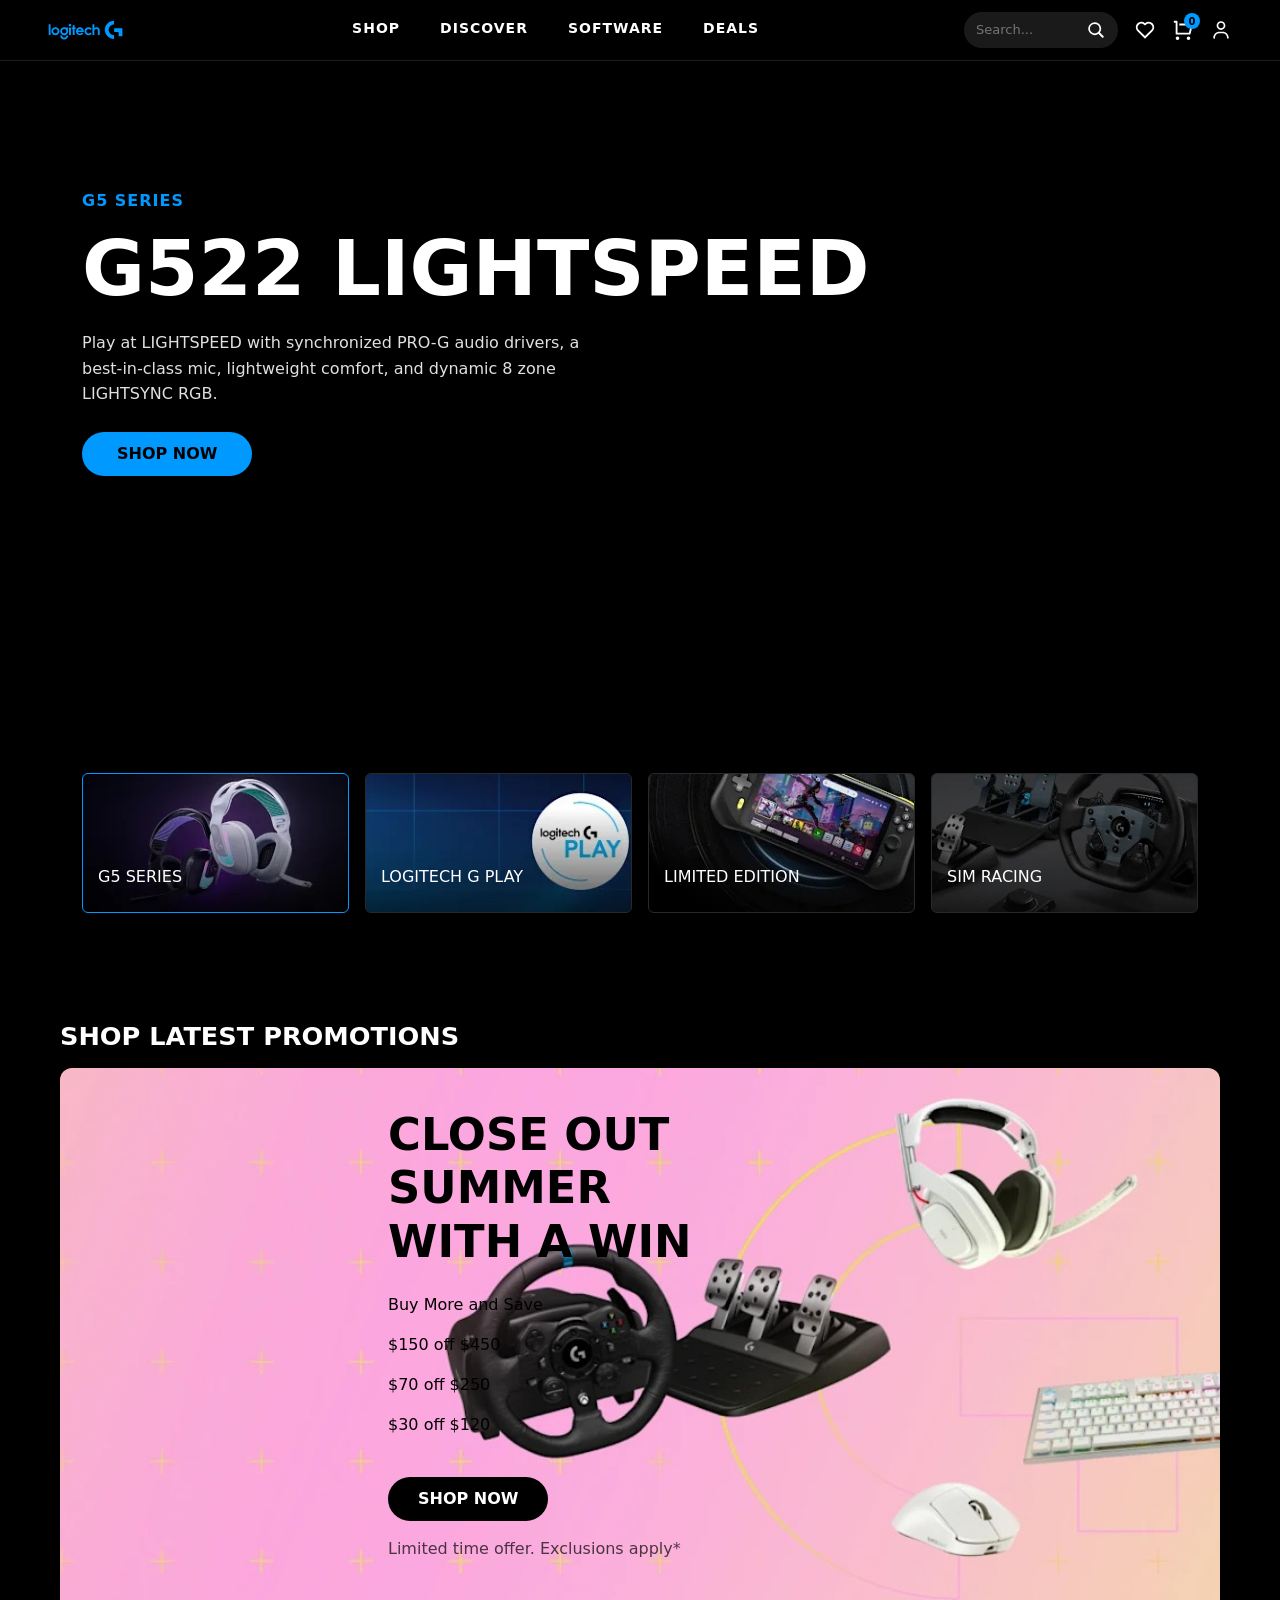
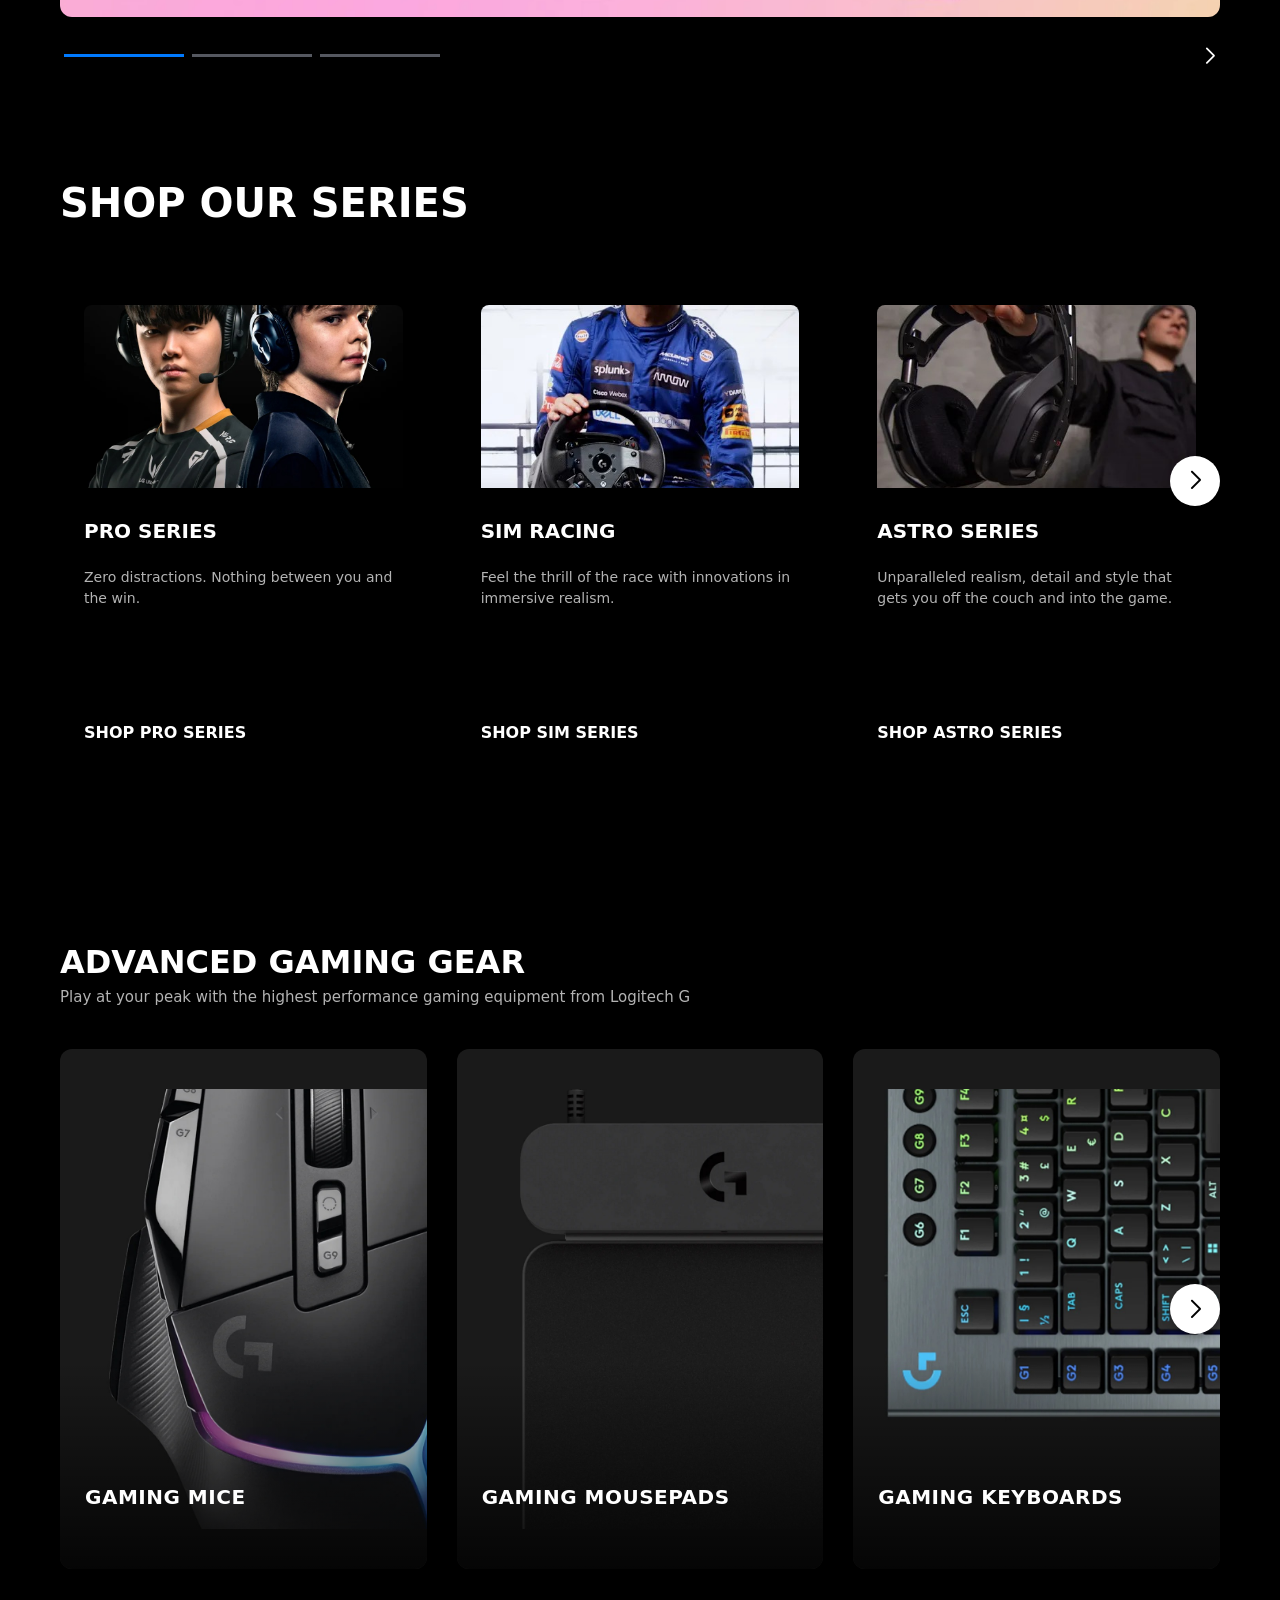
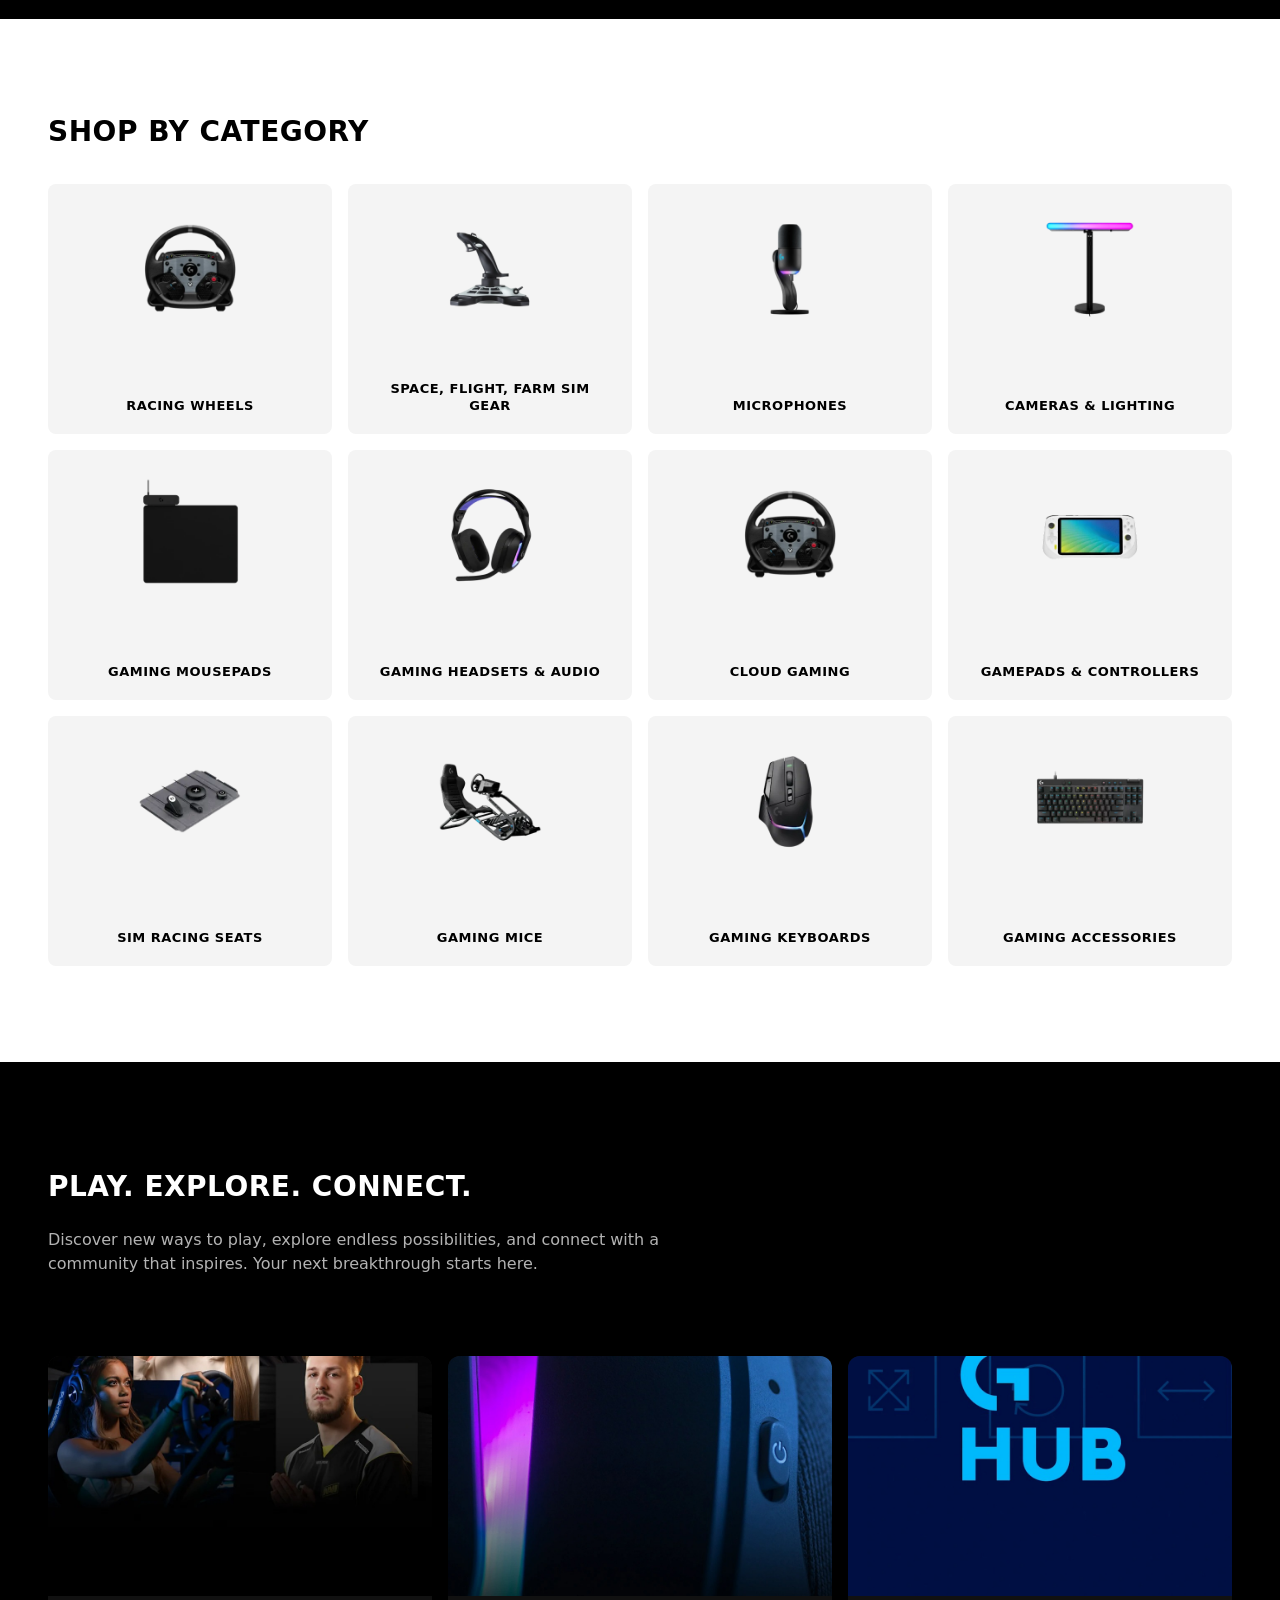
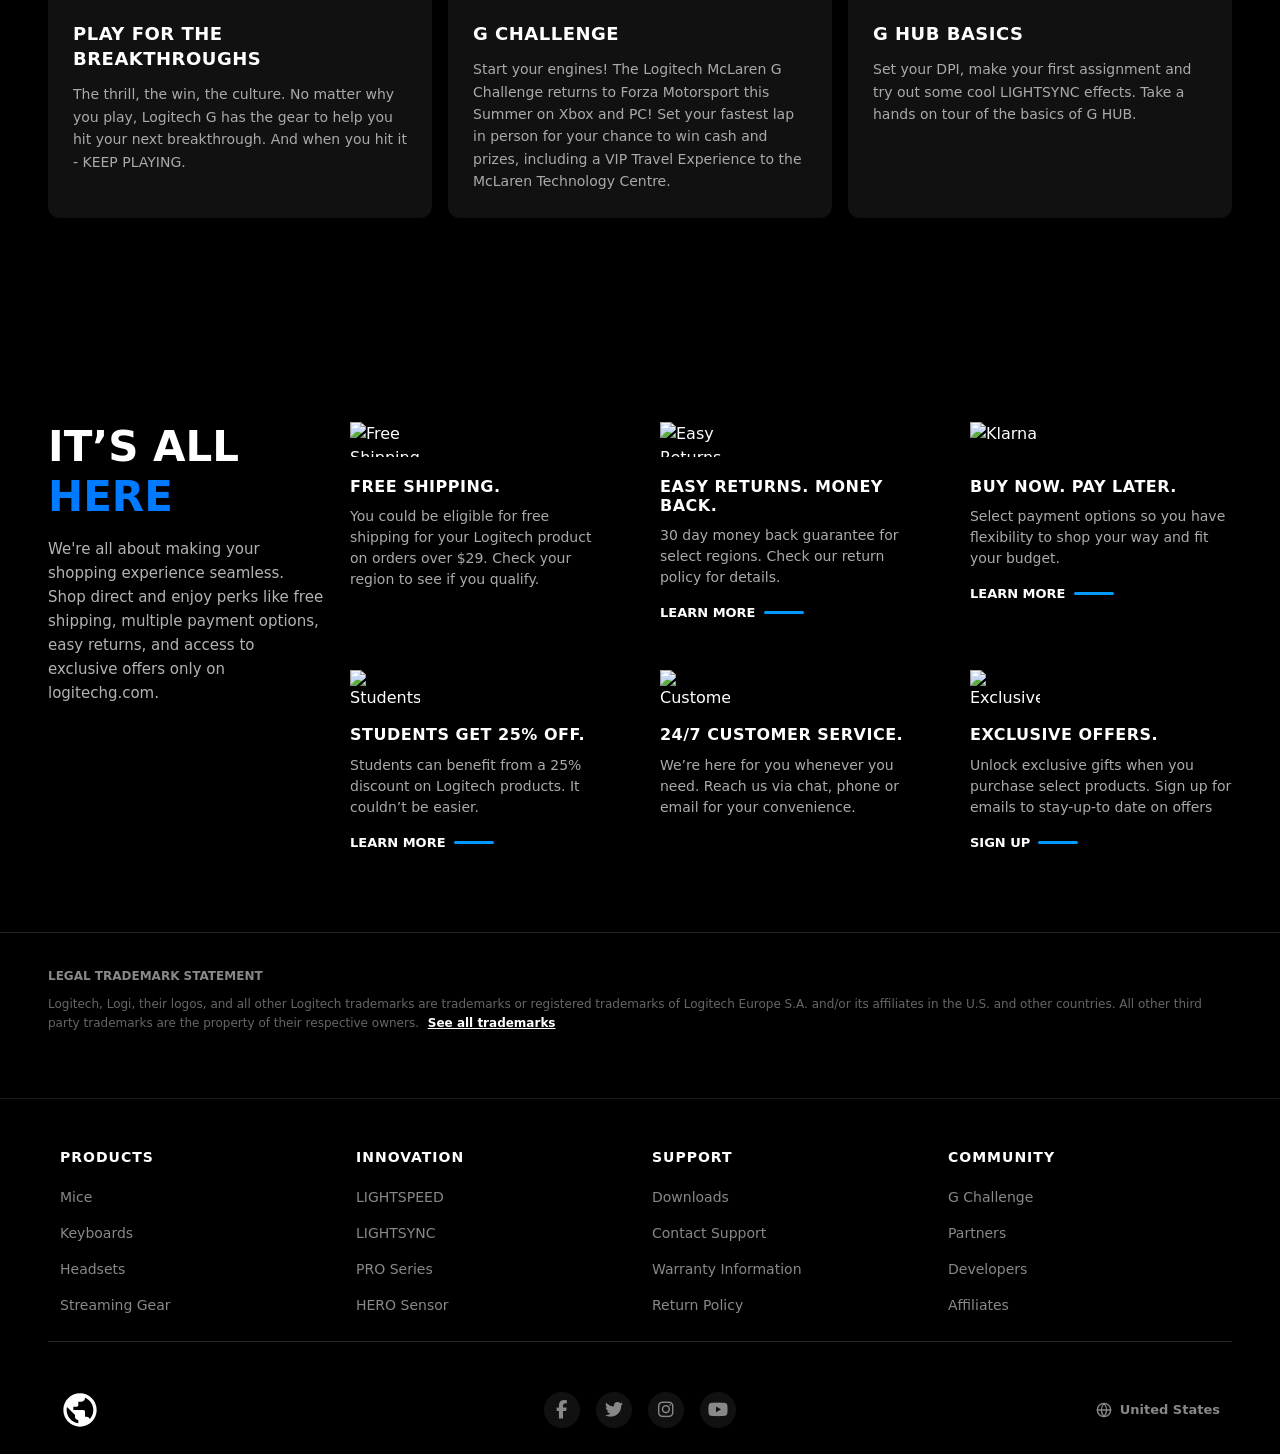
==== commit e6b101b4: "Update: Fix image paths for deployment" ====
--- a/index.html
+++ b/index.html
@@ -52,7 +52,7 @@
 <nav class="navbar navbar-expand-lg navbar-dark bg-black px-3 px-md-5 sticky-top">
   <div class="container-fluid p-0 d-flex align-items-center justify-content-between">
     
-    <a class="navbar-brand me-2 me-lg-4 d-flex align-items-center" href="indx.html">
+    <a class="navbar-brand me-2 me-lg-4 d-flex align-items-center" href="index.html">
       <svg width="3.76em" height="1.2em" viewBox="0 0 109 29" class="text-[31px] text-blue" style="color: rgb(0, 153, 255) !important;">
         <defs>
           <path id="logi-unique-id" fill="#fff" d="M1 1h112v28H1z"></path>
@@ -113,7 +113,7 @@
   
   <div class="myvideo w-100 h-100 position-absolute top-0 start-0">
     <video autoplay loop muted playsinline class="object-cover w-100 h-100">
-      <source type="video/mp4" src="/img2/logitech.mp4" />
+      <source type="video/mp4" src="img2/logitech.mp4" />
     </video>
     <div class="position-absolute top-0 start-0 w-100 h-100" style="background: rgba(0, 0, 0, 0.3);"></div>
   </div>
--- a/css/main.css
+++ b/css/main.css
@@ -199,23 +199,23 @@
 }
 
 .img1 {
-  background-image: image-set(url(/img2/logitech/imgi_44_logitechg-g522-lightspeed-hpb-thumbnail.jpg));
+  background-image: url("../img2/logitech/imgi_44_logitechg-g522-lightspeed-hpb-thumbnail.jpg");
   border: solid 1px #0099ff;
 }
 
 .img2 {
   border: solid 1px #28292a;
-  background-image: image-set(url(/img2/logitech/imgi_46_logitechg-play-hpb-thumbnail.jpg));
+  background-image: url("../img2/logitech/imgi_46_logitechg-play-hpb-thumbnail.jpg");
 }
 
 .img3 {
   border: solid 1px #28292a;
-  background-image: image-set(url(/img2/logitech/imgi_48_logitechg-g-cloud-black-hpb-thumbnail.jpg));
+  background-image:url("../img2/logitech/imgi_48_logitechg-g-cloud-black-hpb-thumbnail.jpg");
 }
 
 .img4 {
   border: solid 1px #28292a;
-  background-image: image-set(url(/img2/logitech/imgi_50_logitechg-sim-series-hpb-thumbnail.jpg));
+  background-image:url("../img2/logitech/imgi_50_logitechg-sim-series-hpb-thumbnail.jpg");
 }
 
 /* تأثير الـ Hover الأصلي الخاص بك (معالجة الحركة للأعلى بسلاسة) */
@@ -268,17 +268,23 @@
   overflow: hidden;
 }
 
+.shop-NOW p{
+  color:white
+}
+.shop-NOW h3{
+  color:white
+}
 /* الحفاظ على خلفيات الصور المحددة برمجياً */
 .swiper-slide.imgs1 {
-  background-image: image-set(url(/img2/logitech/imgi_52_end-of-summer-sale-promo-slide-banner-desktop.jpg));
+  background-image: url("../img2/logitech/imgi_52_end-of-summer-sale-promo-slide-banner-desktop.jpg");
 }
 
 .swiper-slide.imgs2 {
-  background-image: image-set(url(/img2/logitech/imgi_53_logitech-g-slideshow-student-discount-desktop.jpg));
+  background-image: url("../img2/logitech/imgi_53_logitech-g-slideshow-student-discount-desktop.jpg");
 }
 
 .swiper-slide.imgs3 {
-  background-image: image-set(url(/img2/logitech/imgi_54_logitechg-slideshow-sim-racing-desktop-2.jpg));
+  background-image: url("../img2/logitech/imgi_54_logitechg-slideshow-sim-racing-desktop-2.jpg");
 }
 
 /* التحكم التلقائي بالنصوص داخل السلايدات لتفادي الكسر */
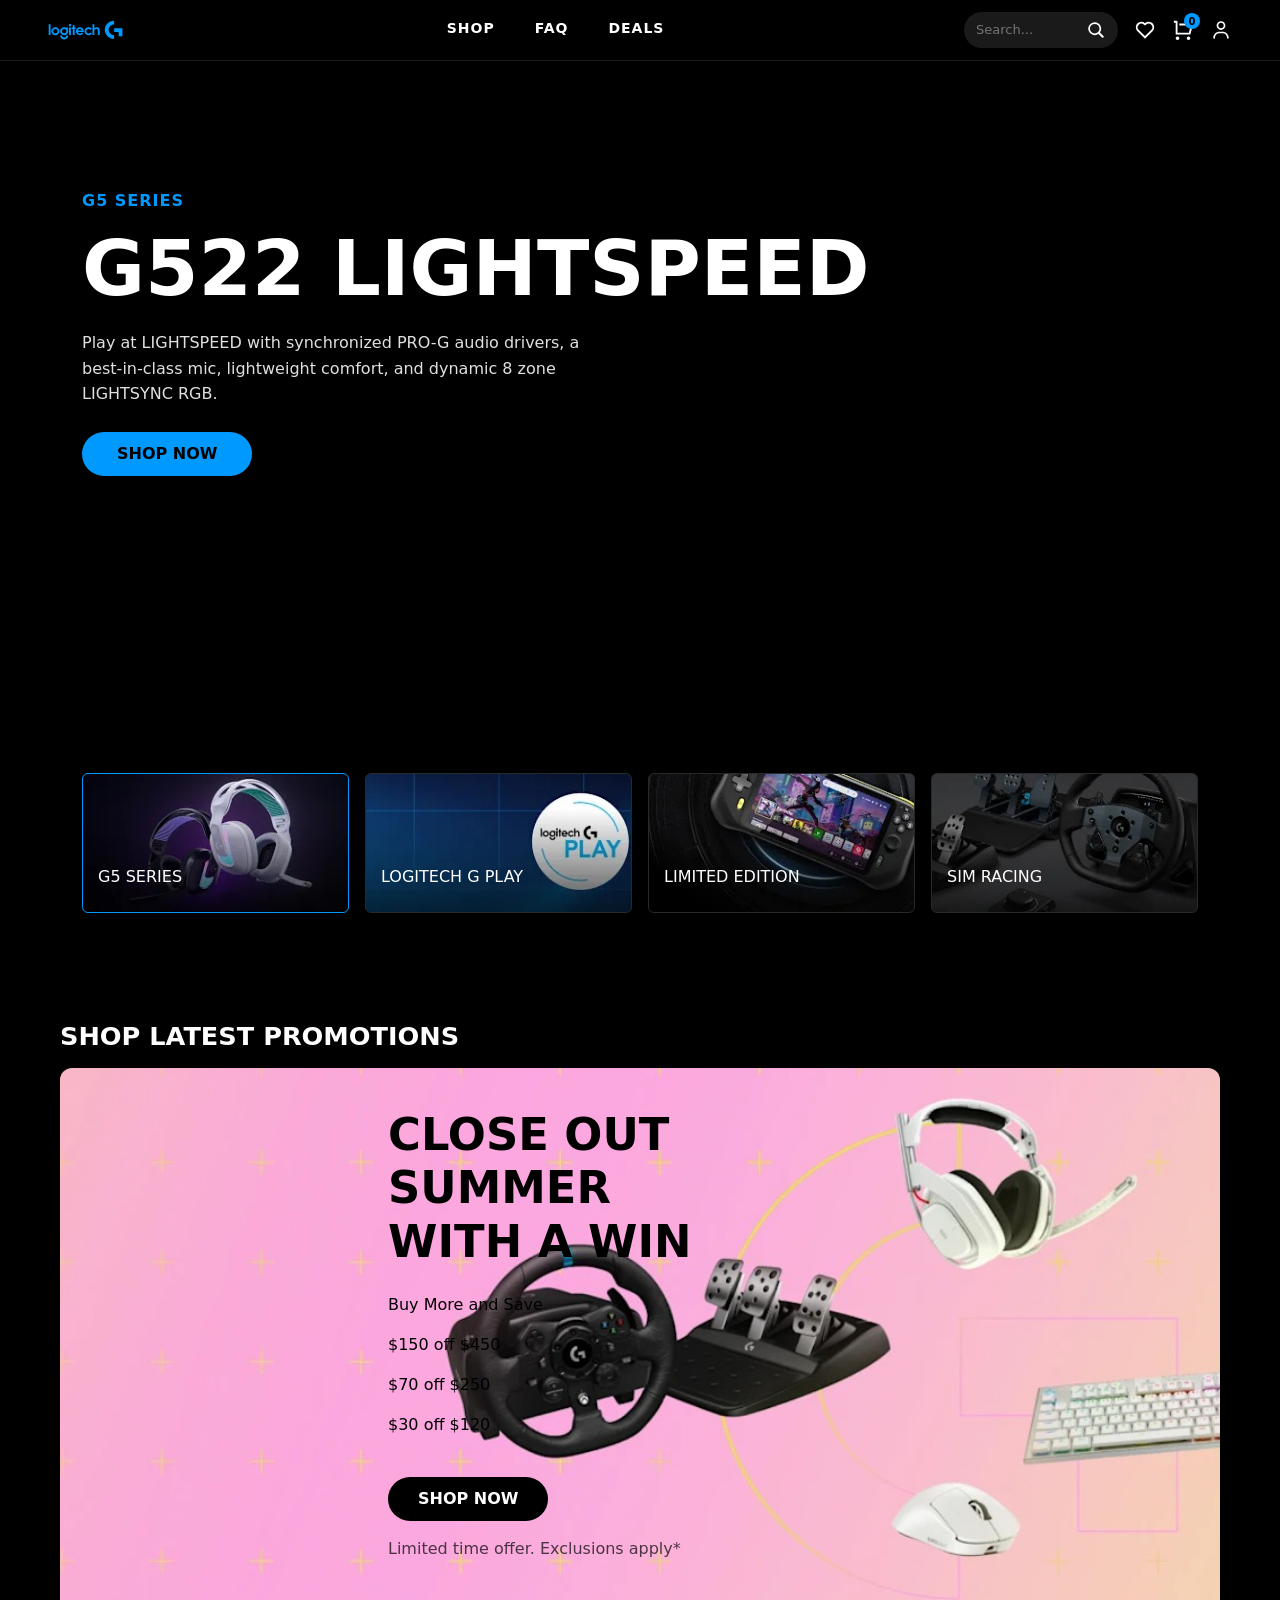
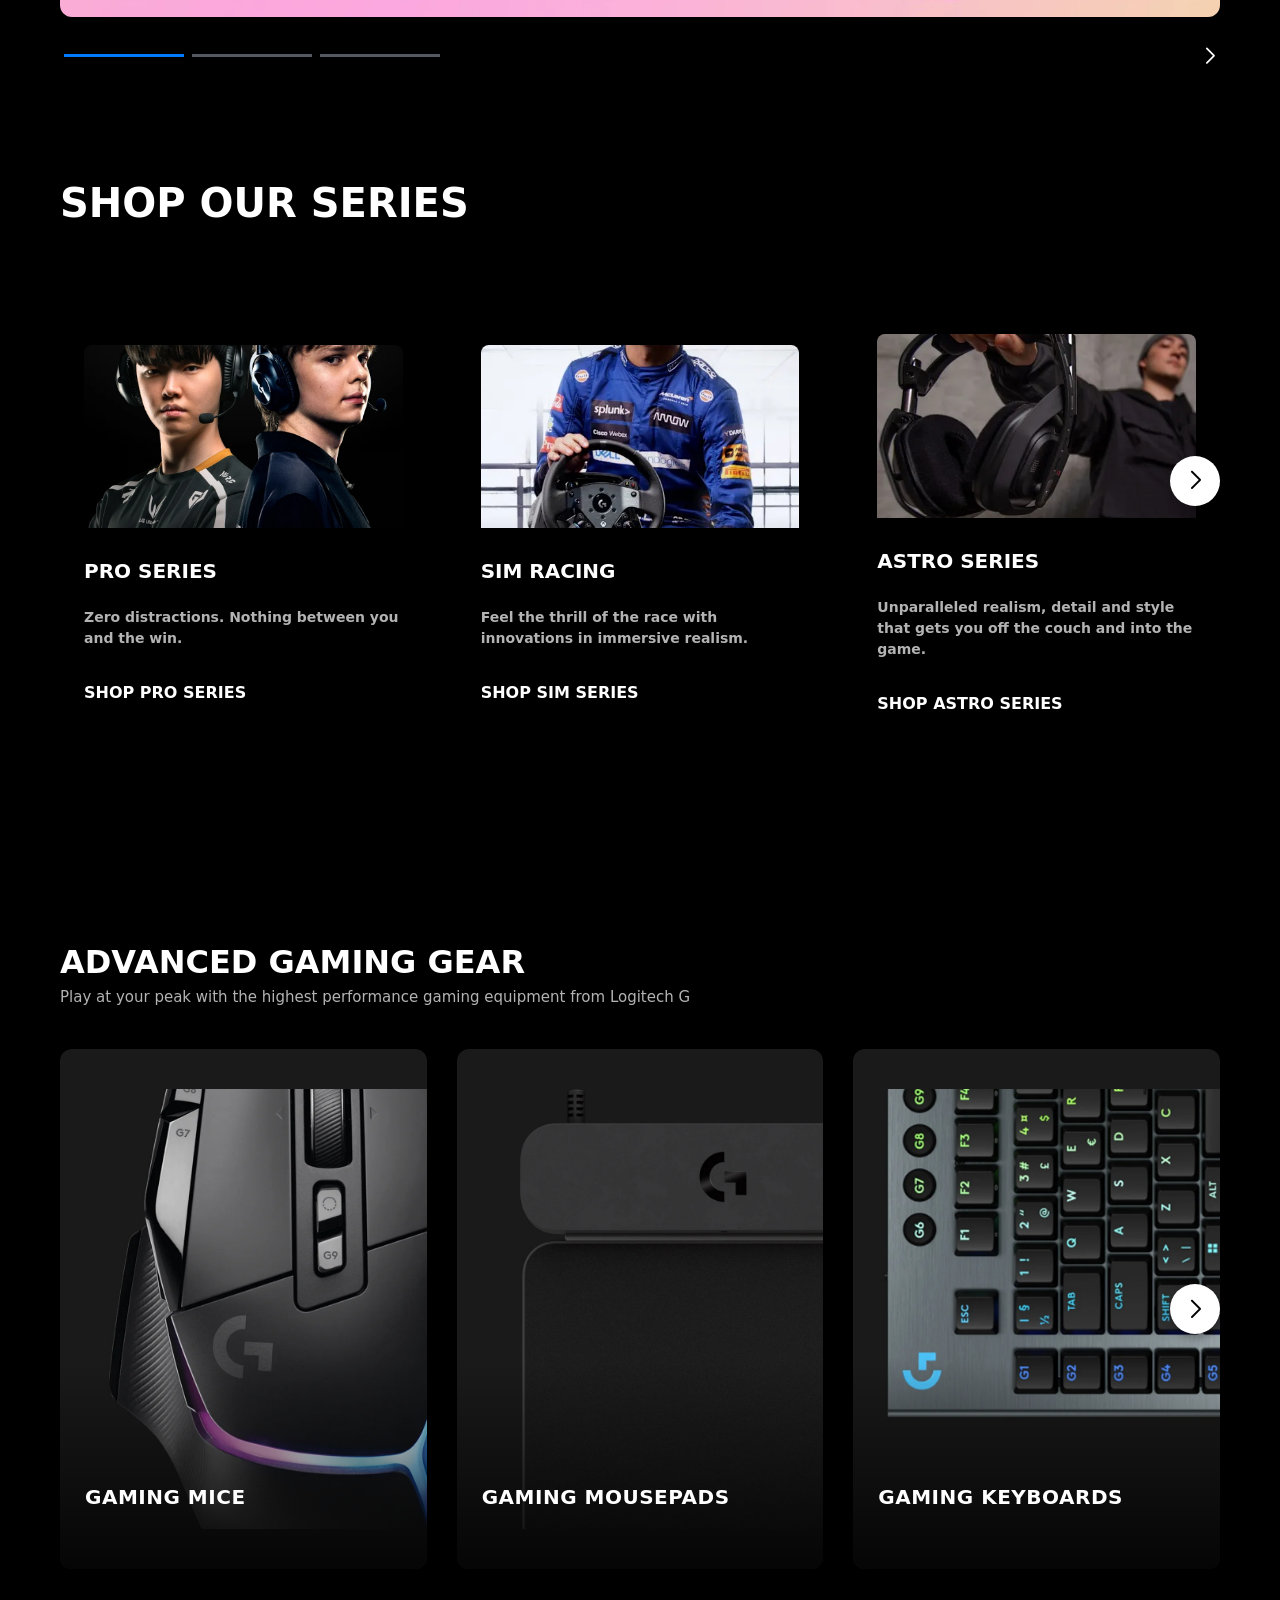
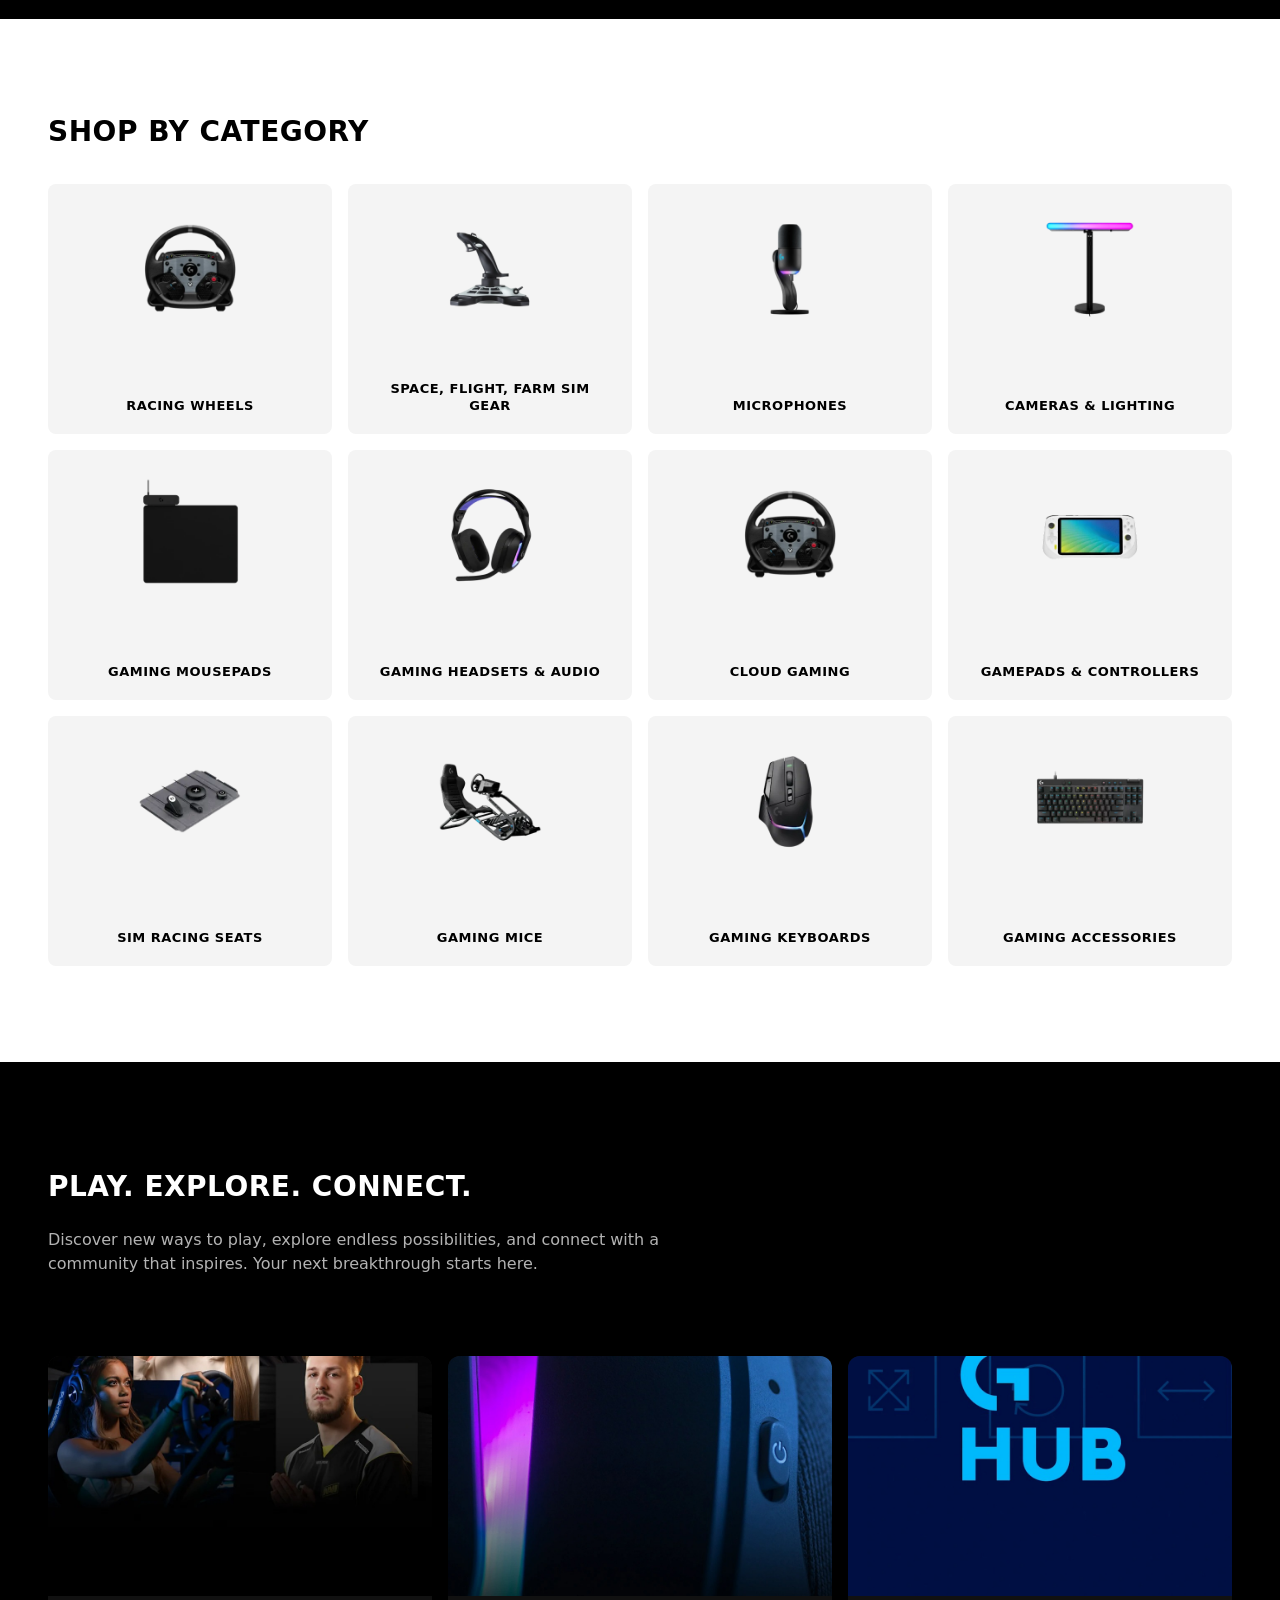
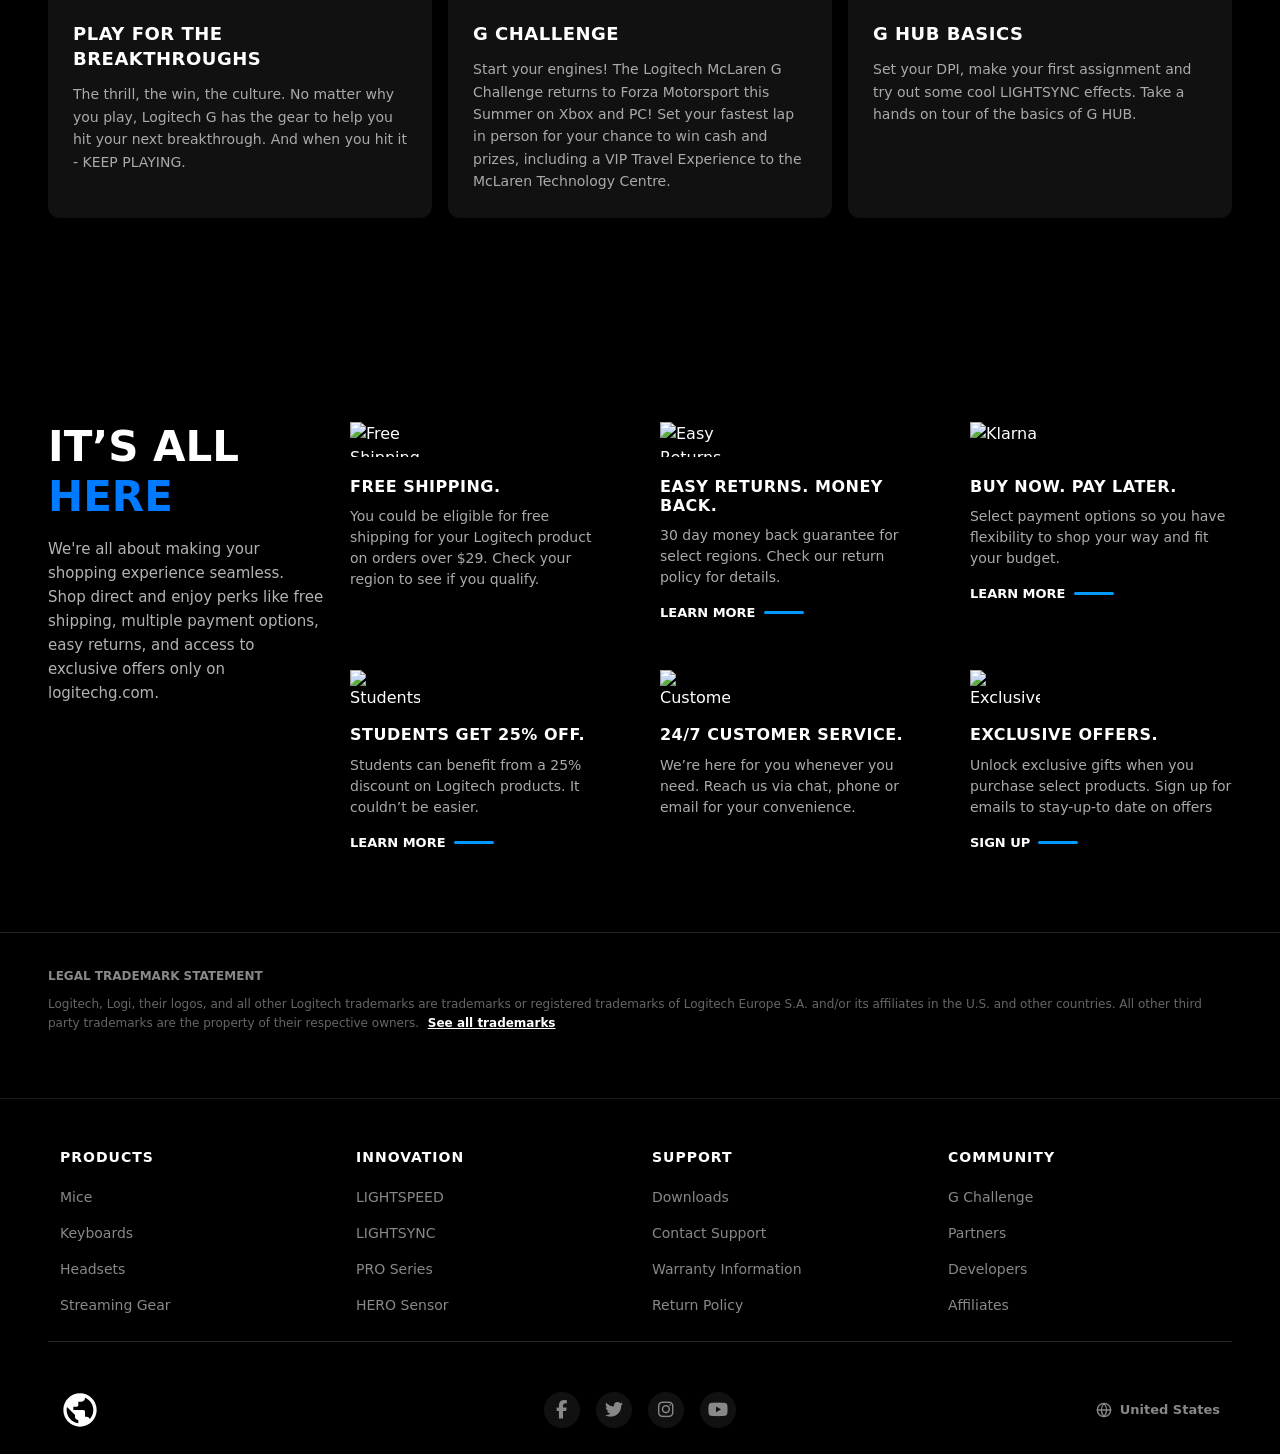
==== commit 183066f9: "Fix: Display empty cart message correctly" ====
--- a/index.html
+++ b/index.html
@@ -73,9 +73,8 @@
       
       <ul class="navbar-nav mb-2 mb-lg-0 gap-lg-4 mx-auto ps-2 ps-lg-0">
         <li class="nav-item"><a class="nav-link text-white fw-bold" href="shop.html">SHOP</a></li>
-        <li class="nav-item"><a class="nav-link text-white fw-bold" href="">DISCOVER</a></li>
-        <li class="nav-item"><a class="nav-link text-white fw-bold" href="">SOFTWARE</a></li>
-        <li class="nav-item"><a class="nav-link text-white fw-bold" href="">DEALS</a></li>
+        <li class="nav-item"><a class="nav-link text-white fw-bold" href="faq.html">FAQ</a></li>
+        <li class="nav-item"><a class="nav-link text-white fw-bold" href="Deals.html">DEALS</a></li>
       </ul>
 
       <div class="myimg d-flex align-items-center gap-3 mt-3 mt-lg-0 ps-2 ps-lg-0">
@@ -394,9 +393,9 @@
       <div class="col-6 col-md-3">
         <ul>
           <li><p>PRODUCTS</p></li>
-          <li><a href="">Mice</a></li>
-          <li><a href="">Keyboards</a></li>
-          <li><a href="">Headsets</a></li>
+          <li><a href="mice.html">Mice</a></li>
+          <li><a href="Keyboards.html">Keyboards</a></li>
+          <li><a href="HEADSETS.html">Headsets</a></li>
           <li><a href="">Streaming Gear</a></li>
         </ul>
       </div>
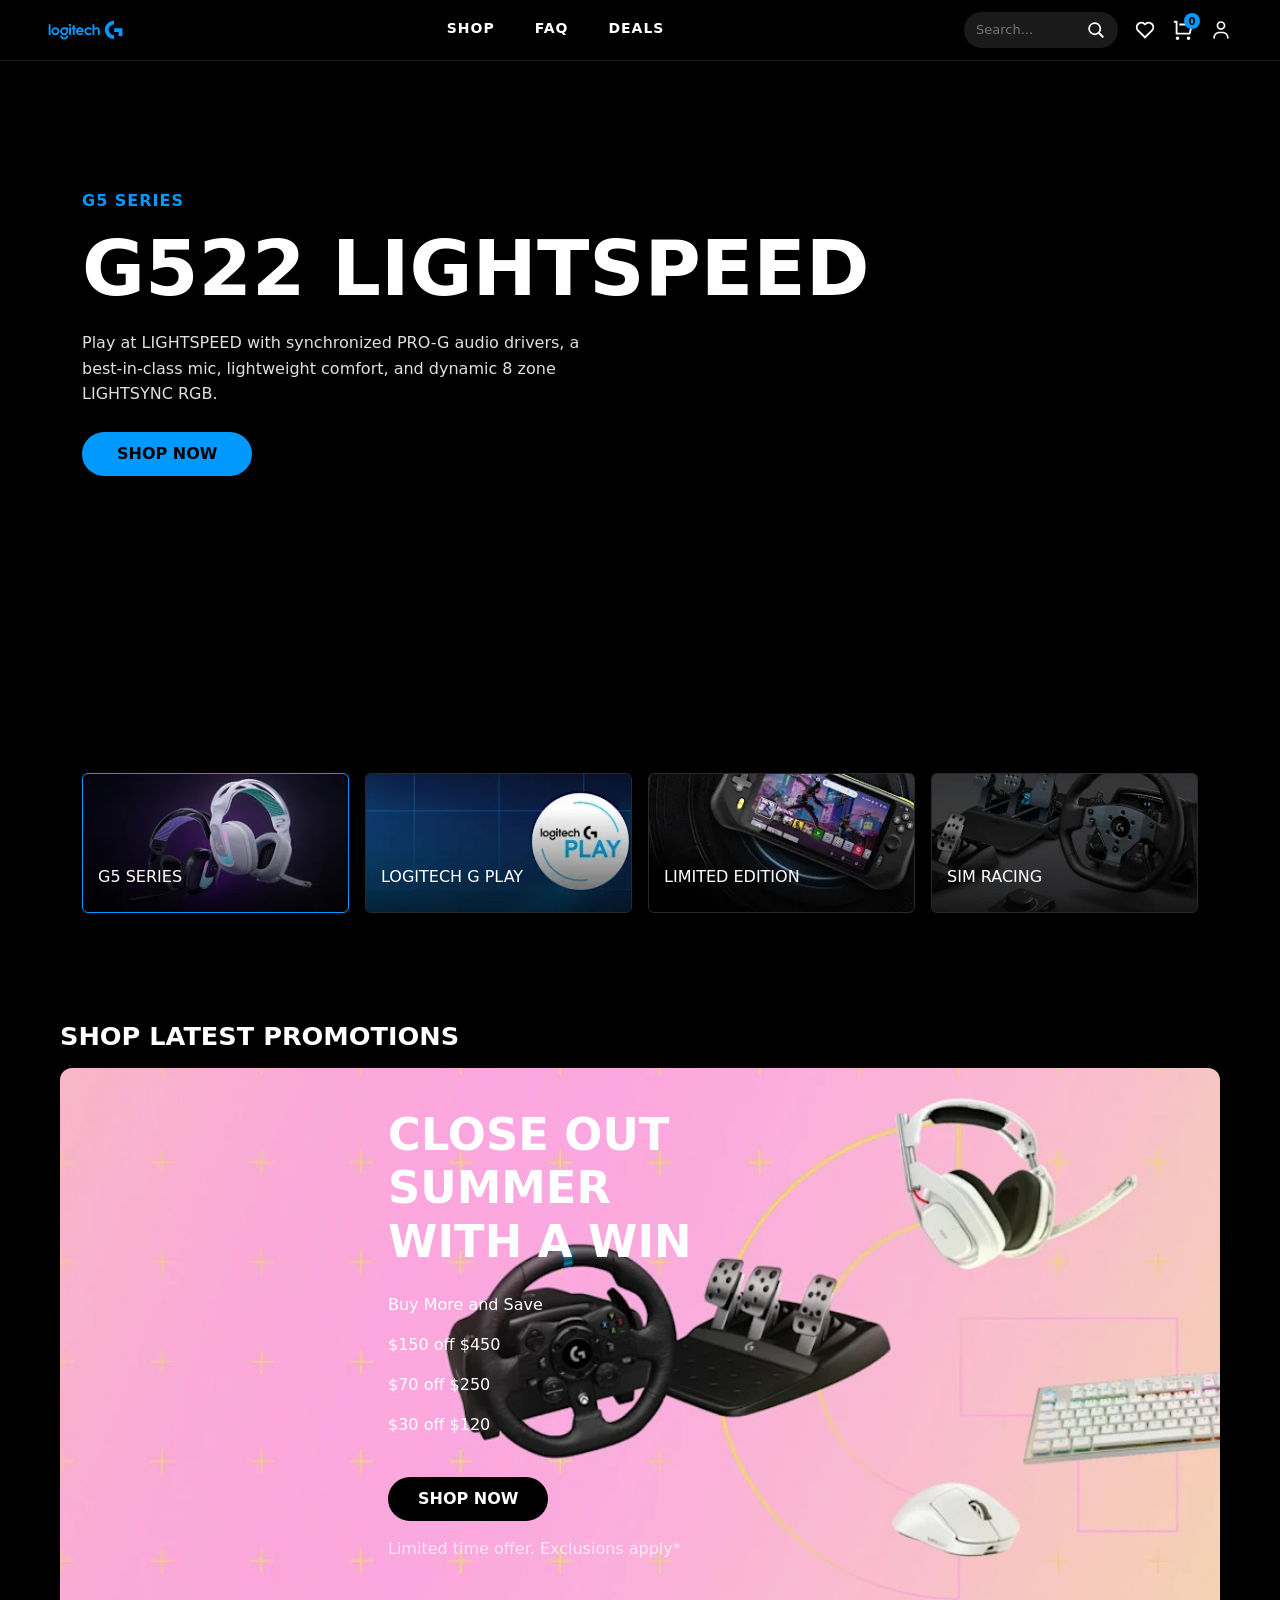
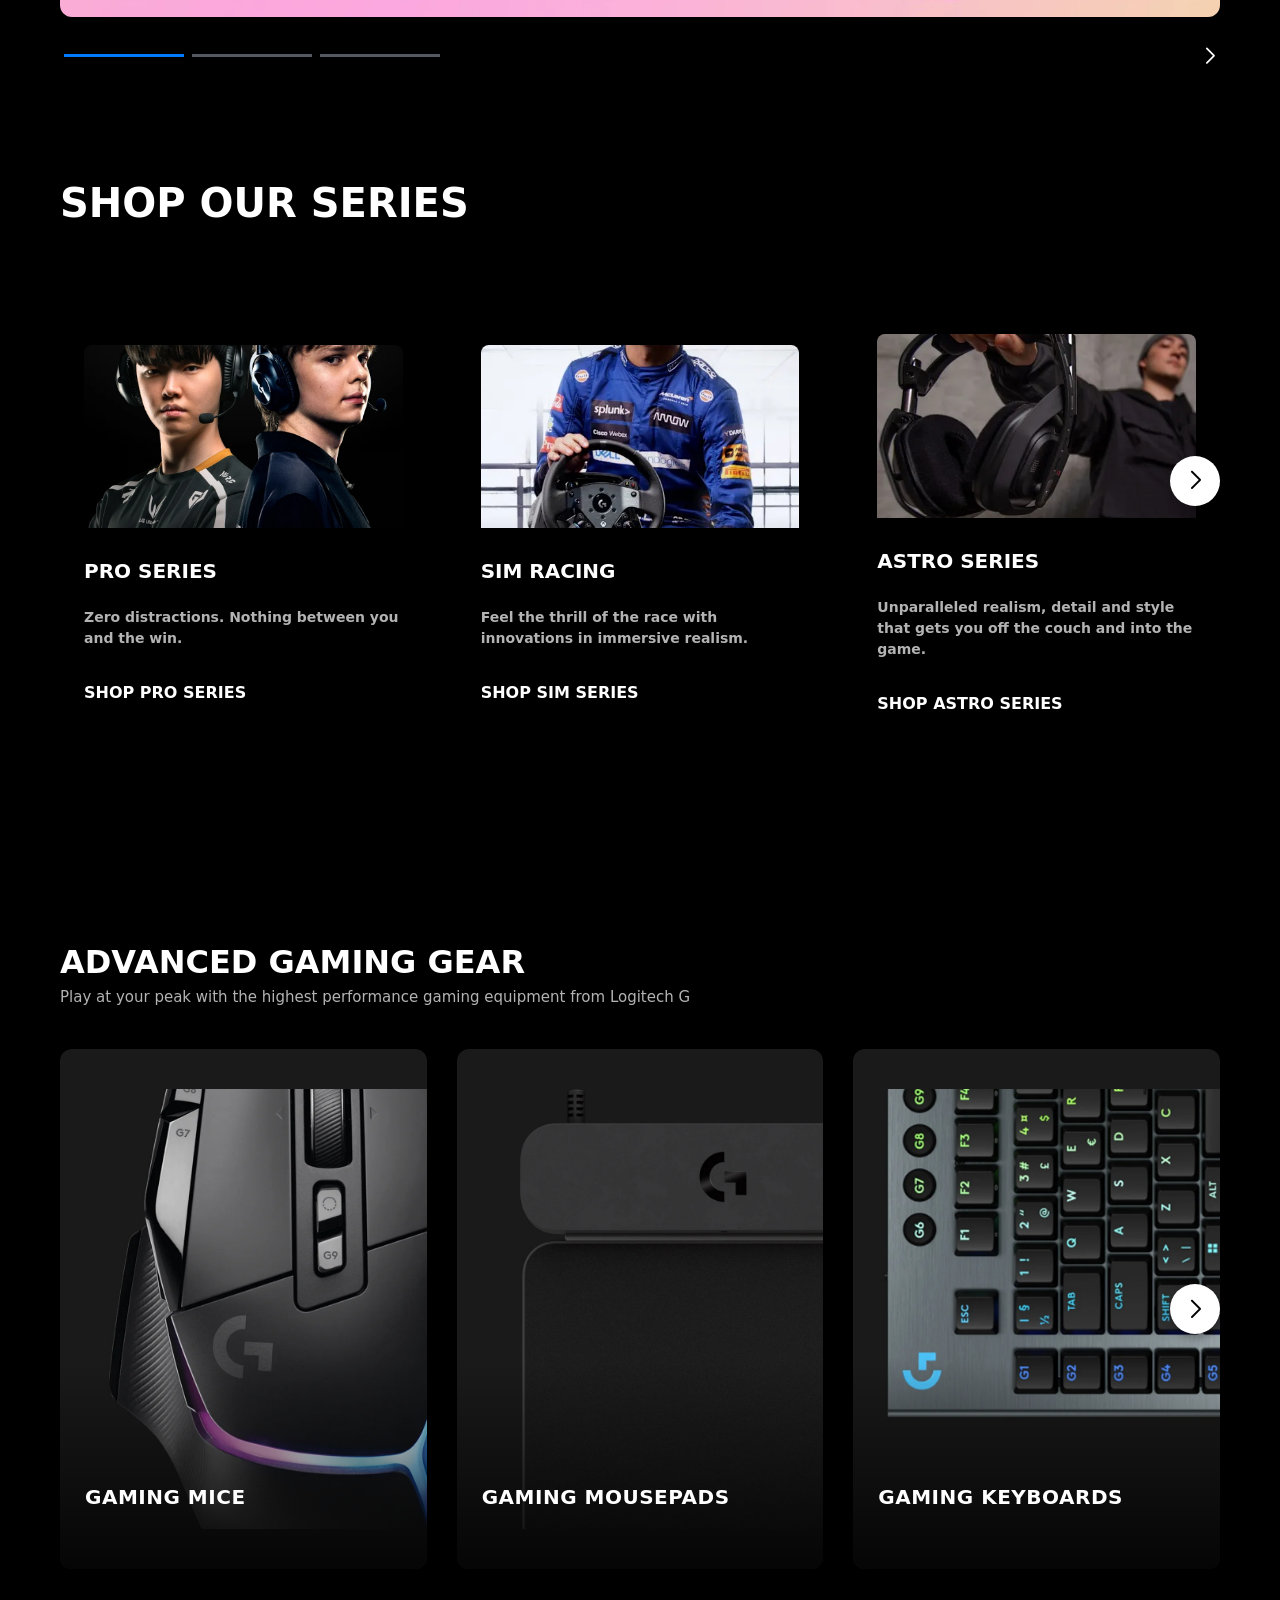
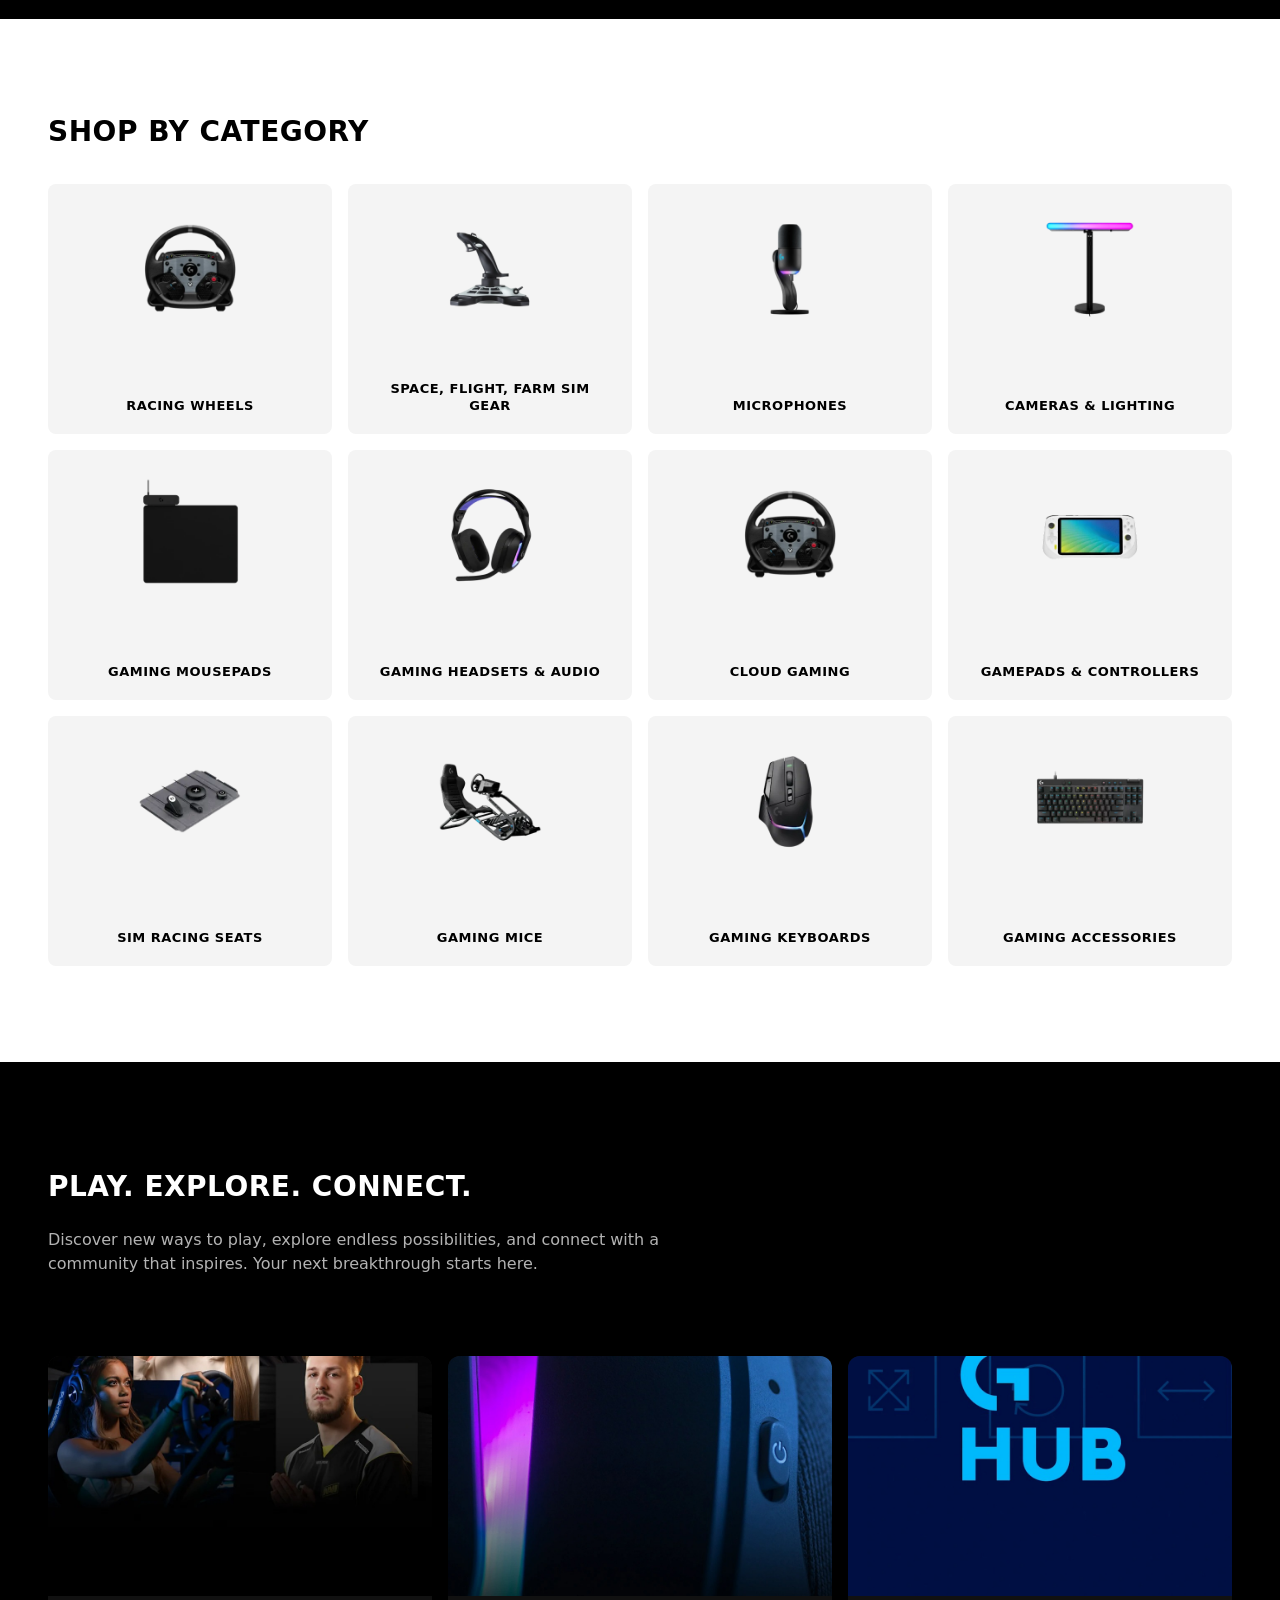
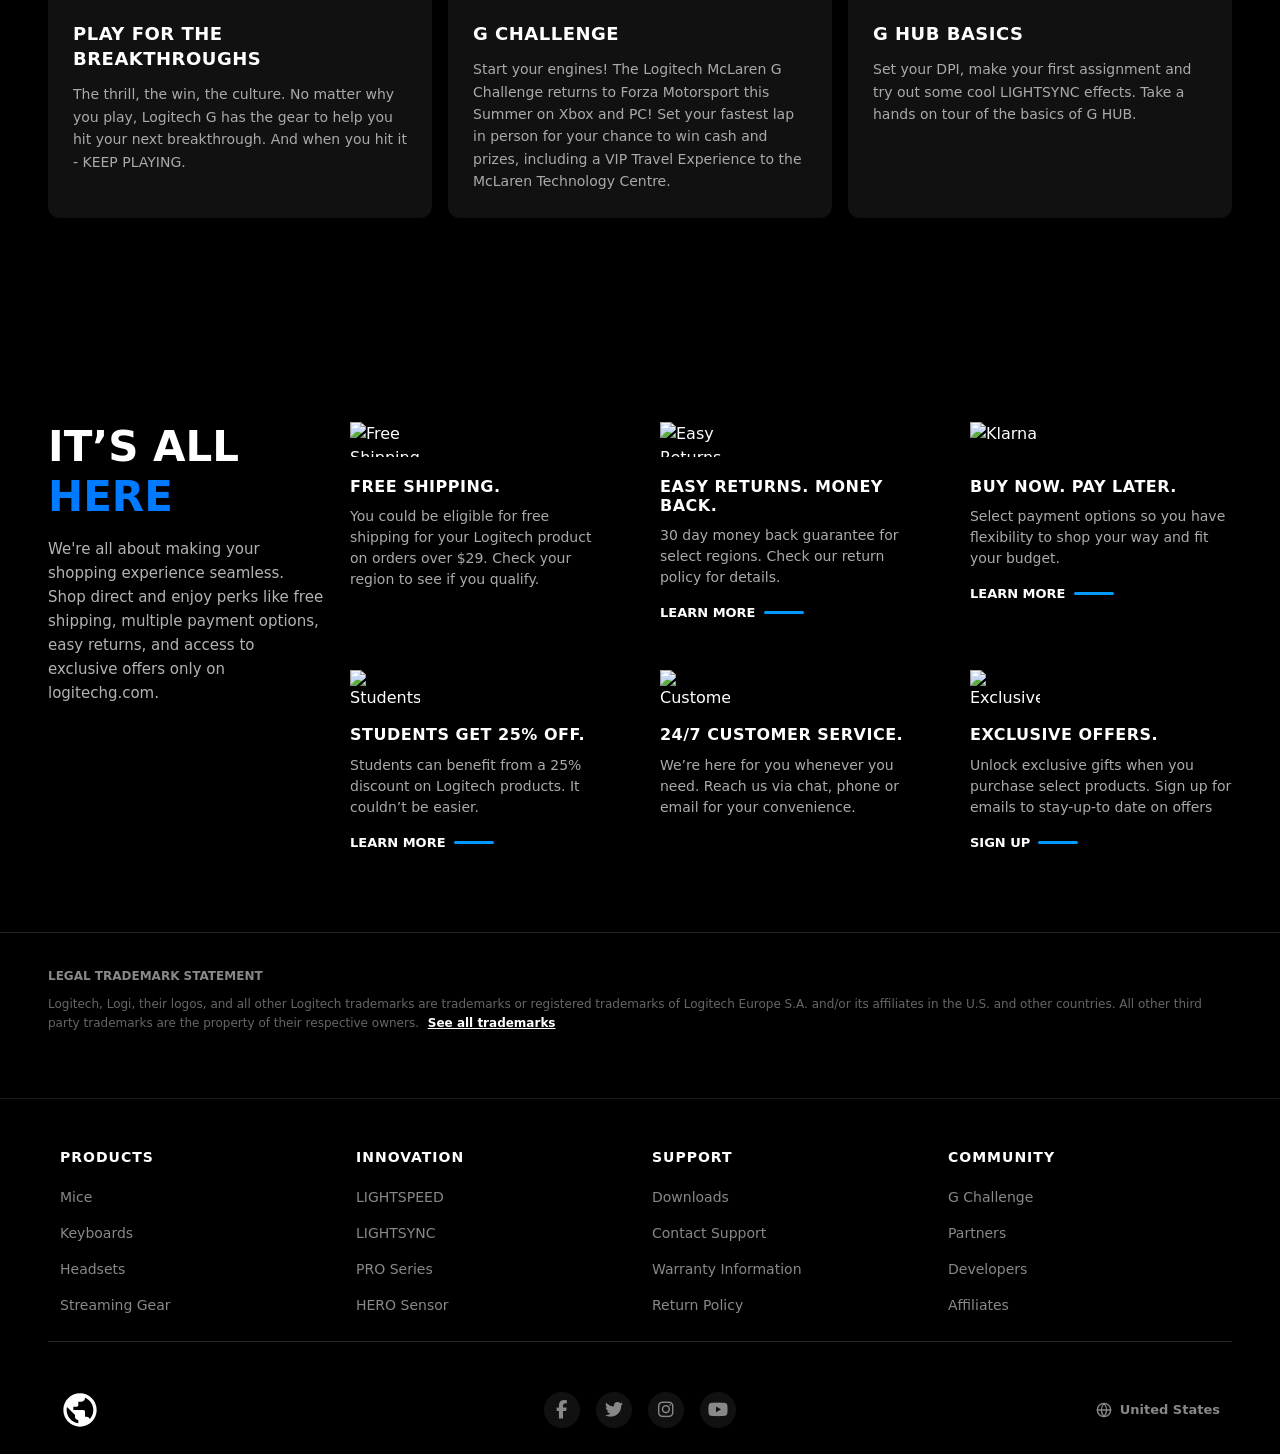
==== commit c4d981f1: "Fix: Display empty cart message correctly" ====
--- a/index.html
+++ b/index.html
@@ -179,7 +179,7 @@
         <div class="swiper-slide imgs1">
           <div class="text container px-3 px-md-5" data-swiper-parallax="-100">
             <h2 class="slide-title-custom">CLOSE OUT SUMMER WITH A WIN</h2>
-            <div class="slide-p-group py-2 py-md-3">
+            <div class="slide-p-group py-2  py-md-3">
               <p>Buy More and Save</p>
               <p>$150 off $450</p>
               <p>$70 off $250</p>
@@ -219,10 +219,10 @@
 
       <div class="LF-container d-flex align-items-center justify-content-between mt-4">
         <div class="pagination w-100 me-3"></div>
-        <div class="buttons-wrapper">
-          <div onclick="prev()" class="swiper-button-prev prev2"></div>
-          <div onclick="next()" class="swiper-button-next next2"></div>
-        </div>
+<div class="buttons-wrapper">
+  <div class="swiper-button-prev prev2"></div>
+  <div class="swiper-button-next next2"></div>
+</div>
       </div>
 
     </div>
--- a/css/main.css
+++ b/css/main.css
@@ -252,6 +252,12 @@
   }
 }
 
+.text h2{
+  color:white;
+}
+.text p{
+  color:white;
+}
 /* تنسيقات كروت الـ Swiper والارتفاعات */
 .swiper-slide {
   min-height: 450px;
@@ -487,7 +493,7 @@
   width: fit-content;
 }
 
-/* تعديل أزرار الـ Navigation لتصبح ريسبونسف 100% دون بكسل ثابت */
+
 .clr1, .clr {
   width: 50px;
   height: 50px;
@@ -503,6 +509,7 @@
   box-shadow: 0 4px 10px rgba(0, 0, 0, 0.3);
   transition: all 0.2s ease;
 }
+
 
 /* التموضع الذكي يميناً ويساراً */
 .clr1 {
@@ -592,9 +599,9 @@
 
 /* إخفاء الأزرار تماماً في الشاشات الصغيرة جداً والاعتماد على السحب باليد */
 @media (max-width: 767.98px) {
-  .clr1.next-series, .clr.prev-series {
-    display: none !important;
-  }
+
+
+
 }
 
 
